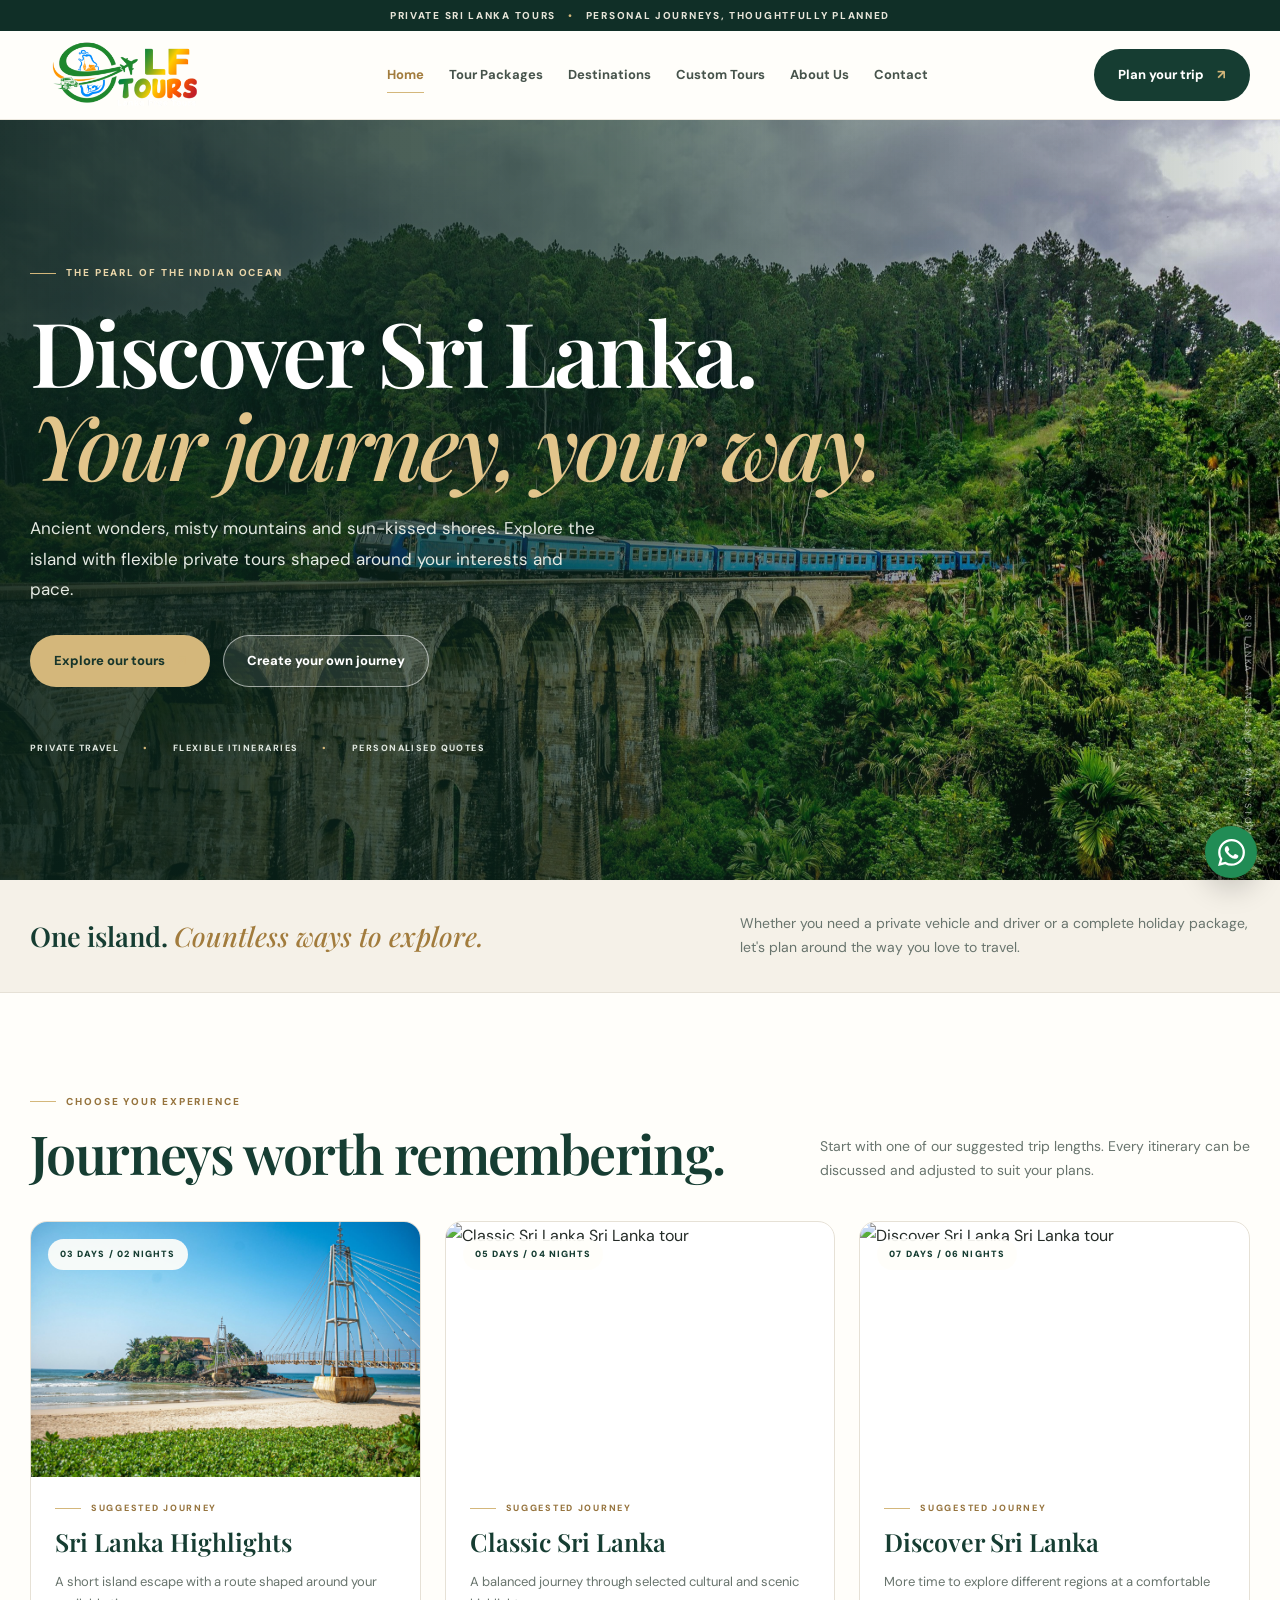
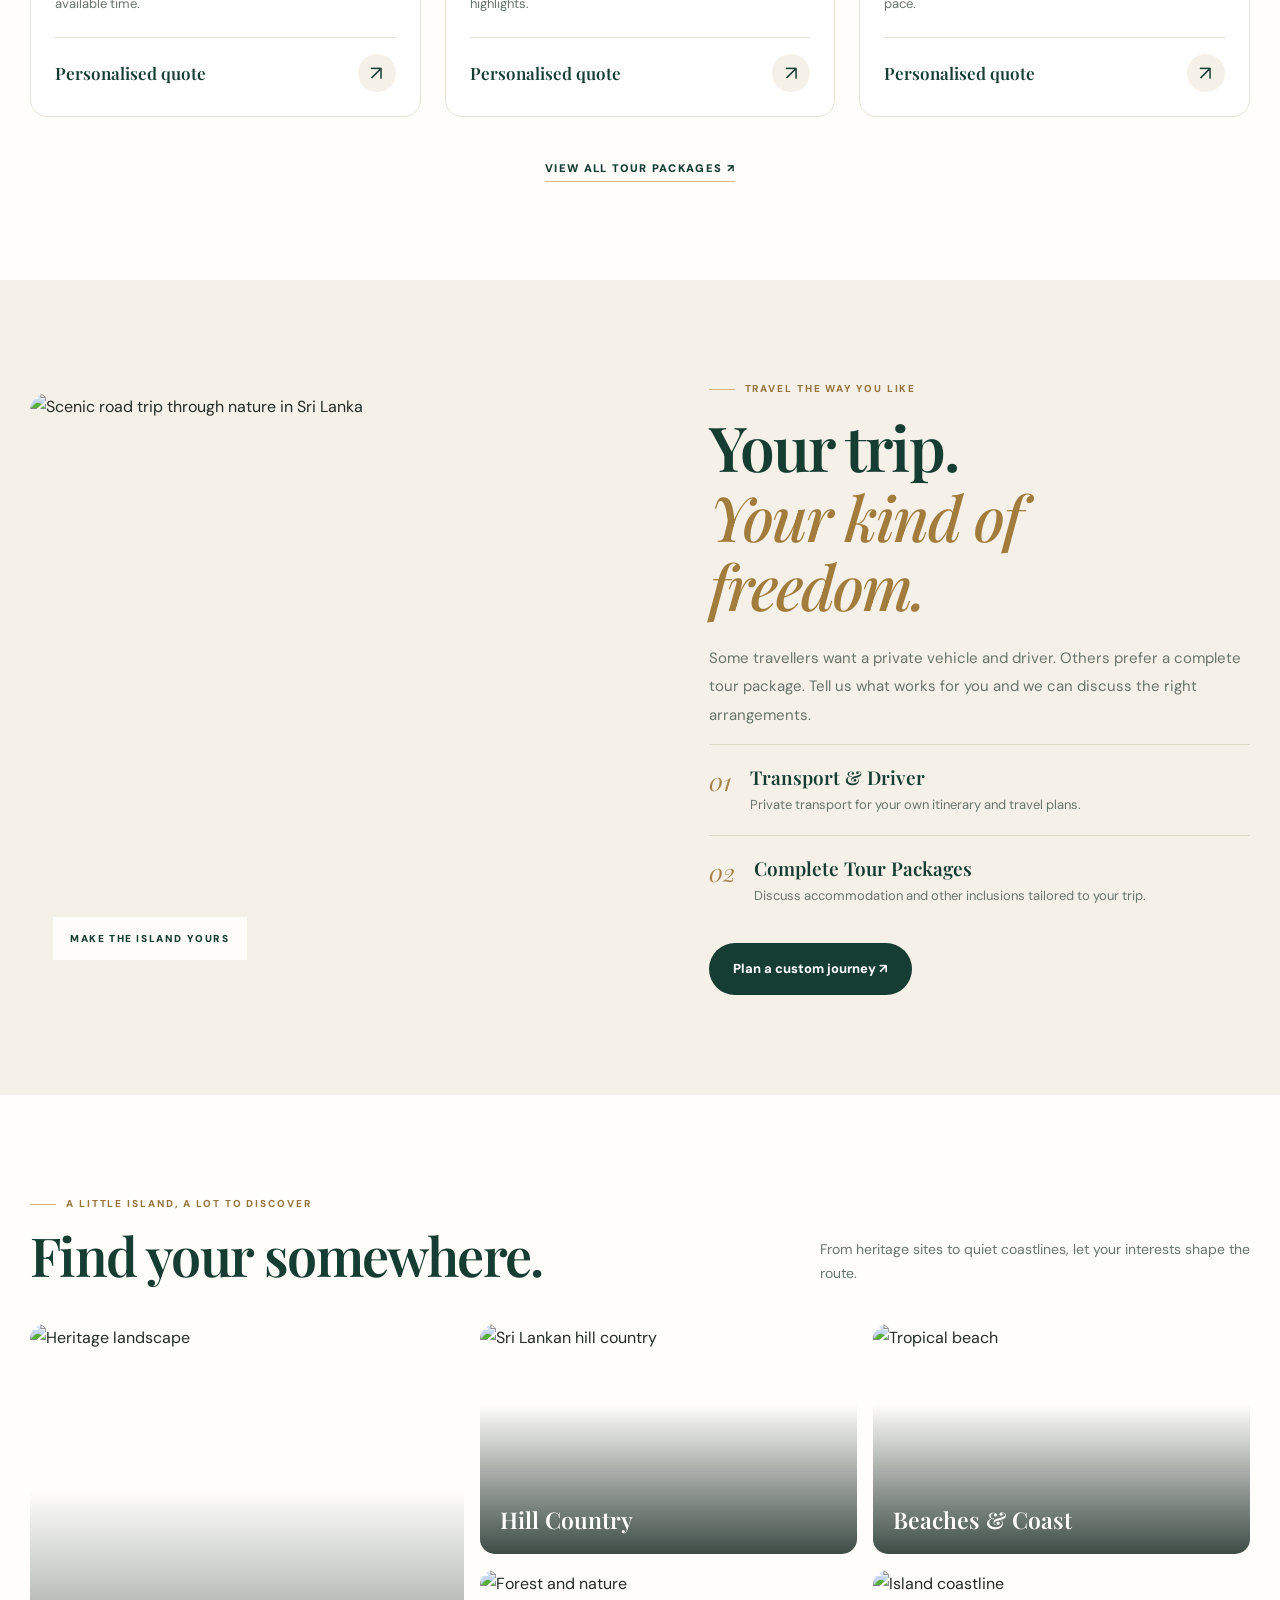
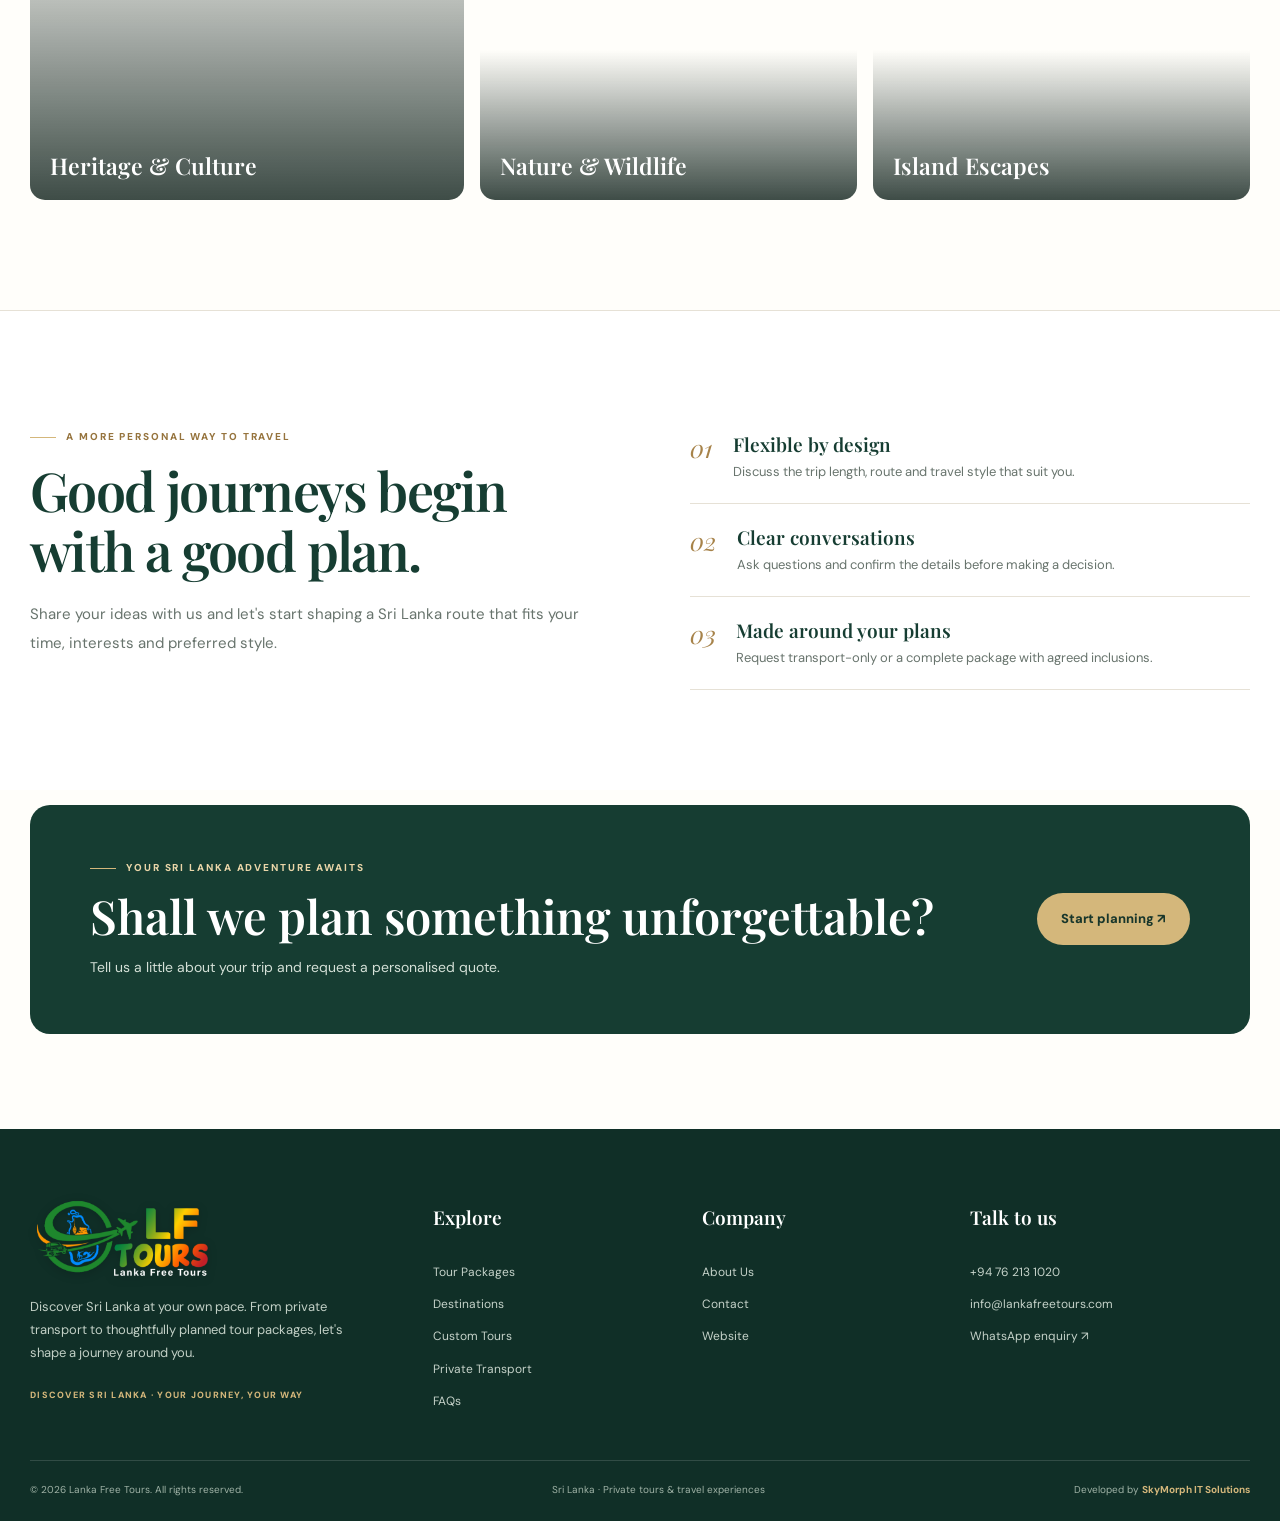
==== index.html @ f6639b25 "LFT" ====
<!doctype html>
<html lang="en">
  <head>
    <meta charset="utf-8" />
    <meta name="viewport" content="width=device-width,initial-scale=1" />
    <title>Sri Lanka Private Tours & Custom Holidays | Lanka Free Tours</title>
    <meta
      name="description"
      content="Discover Sri Lanka with flexible private tours, transport and driver arrangements, and personalised holiday packages."
    />
    <meta name="theme-color" content="#163d32" />
    <link rel="canonical" href="https://lankafreetours.com/" />
    <link rel="preconnect" href="https://images.unsplash.com" />
    <link rel="stylesheet" href="assets/css/style.css" />
    <link rel="stylesheet" href="assets/css/motion.css" />
  <meta property="og:locale" content="en_US" /><meta property="og:type" content="website" /><meta property="og:site_name" content="Lanka Free Tours" /><meta property="og:title" content="Sri Lanka Private Tours &amp; Custom Holidays | Lanka Free Tours" /><meta property="og:description" content="Discover Sri Lanka with flexible private tours, transport and driver arrangements, and personalised holiday packages." /><meta property="og:url" content="https://lankafreetours.com/" /><meta property="og:image" content="https://lankafreetours.com/assets/img/hero-optimized.jpg" /><meta property="og:image:alt" content="Scenic Sri Lankan railway and green hillside" /><meta name="twitter:card" content="summary_large_image" /><meta name="twitter:title" content="Sri Lanka Private Tours &amp; Custom Holidays | Lanka Free Tours" /><meta name="twitter:description" content="Discover Sri Lanka with flexible private tours, transport and driver arrangements, and personalised holiday packages." /><meta name="twitter:image" content="https://lankafreetours.com/assets/img/hero-optimized.jpg" /><script type="application/ld+json">{"@context":"https://schema.org","@type":"TravelAgency","name":"Lanka Free Tours","url":"https://lankafreetours.com/","telephone":"+94 76 213 1020","email":"info@lankafreetours.com","areaServed":{"@type":"Country","name":"Sri Lanka"},"description":"Private tours, transport and driver arrangements, and personalised travel planning in Sri Lanka."}</script><link rel="icon" href="assets/img/favicon.ico" sizes="any"><link rel="icon" type="image/png" sizes="32x32" href="assets/img/favicon-32.png"><link rel="icon" type="image/png" sizes="48x48" href="assets/img/favicon-48.png"><link rel="icon" type="image/png" sizes="16x16" href="assets/img/favicon-16.png"><link rel="apple-touch-icon" sizes="180x180" href="assets/img/apple-touch-icon.png"></head>
  <body>
    <div class="topline">
      PRIVATE SRI LANKA TOURS <b>•</b> PERSONAL JOURNEYS, THOUGHTFULLY PLANNED
    </div>
    <header class="header">
      <div class="wrap nav">
        <a class="logo" href="index.html"
          ><img src="assets/img/logo.png" alt="Lanka Free Tours" /></a
        ><button class="menu" aria-label="Toggle menu" aria-expanded="false">
          ☰
        </button>
        <nav class="links">
          <a class="active" href="index.html">Home</a
          ><a class="" href="tour-packages.html">Tour Packages</a
          ><a class="" href="destinations.html">Destinations</a
          ><a class="" href="custom-tours.html">Custom Tours</a
          ><a class="" href="about.html">About Us</a
          ><a class="" href="contact.html">Contact</a>
        </nav>
        <a
          class="navbutton"
          data-wa
          data-msg="Hello Lanka Free Tours! I'd like to plan a trip to Sri Lanka."
          >Plan your trip <span>↗</span></a
        >
      </div>
    </header>
    <main>
      <section class="hero">
        <img
          class="hero-bg"
          src="assets/img/hero-optimized.jpg"
          alt="Sri Lankan tropical landscape"
        />
        <div class="hero-overlay"></div>
        <div class="wrap hero-content">
          <div class="eyebrow light">THE PEARL OF THE INDIAN OCEAN</div>
          <h1>Discover Sri Lanka.<br /><i>Your journey, your way.</i></h1>
          <p>
            Ancient wonders, misty mountains and sun-kissed shores. Explore the
            island with flexible private tours shaped around your interests and
            pace.
          </p>
          <div class="actions">
            <a class="btn gold" href="tour-packages.html"
              >Explore our tours <b>↗</b></a
            ><a class="btn ghost" href="custom-tours.html"
              >Create your own journey</a
            >
          </div>
          <div class="hero-tags">
            <span>PRIVATE TRAVEL</span><span>FLEXIBLE ITINERARIES</span
            ><span>PERSONALISED QUOTES</span>
          </div>
        </div>
        <div class="hero-caption">SRI LANKA · AN ISLAND OF MANY STORIES</div>
      </section>
      <section class="intro">
        <div class="wrap intro-inner">
          <h2>One island. <em>Countless ways to explore.</em></h2>
          <p>
            Whether you need a private vehicle and driver or a complete holiday
            package, let's plan around the way you love to travel.
          </p>
        </div>
      </section>
      <section class="section">
        <div class="wrap">
          <div class="section-head">
            <div>
              <div class="eyebrow">CHOOSE YOUR EXPERIENCE</div>
              <h2>Journeys worth remembering.</h2>
            </div>
            <p>
              Start with one of our suggested trip lengths. Every itinerary can
              be discussed and adjusted to suit your plans.
            </p>
          </div>
          <div class="tour-grid">
            <article class="tour-card">
              <a class="tour-image" href="tour-3-day.html"
                ><img
                  src="assets/img/matara-optimized.jpg"
                  alt="Sri Lanka Highlights Sri Lanka tour"
                  loading="lazy"
                /><span>03 DAYS / 02 NIGHTS</span></a
              >
              <div class="tour-info">
                <div class="eyebrow">SUGGESTED JOURNEY</div>
                <h3>Sri Lanka Highlights</h3>
                <p>
                  A short island escape with a route shaped around your
                  available time.
                </p>
                <div class="tour-foot">
                  <strong>Personalised quote</strong
                  ><a
                    href="tour-3-day.html"
                    aria-label="Explore Sri Lanka Highlights"
                    >↗</a
                  >
                </div>
              </div>
            </article>
            <article class="tour-card">
              <a class="tour-image" href="tour-5-day.html"
                ><img
                  src="https://images.unsplash.com/photo-1470770841072-f978cf4d019e?auto=format&fit=crop&w=900&q=88"
                  alt="Classic Sri Lanka Sri Lanka tour"
                  loading="lazy"
                /><span>05 DAYS / 04 NIGHTS</span></a
              >
              <div class="tour-info">
                <div class="eyebrow">SUGGESTED JOURNEY</div>
                <h3>Classic Sri Lanka</h3>
                <p>
                  A balanced journey through selected cultural and scenic
                  highlights.
                </p>
                <div class="tour-foot">
                  <strong>Personalised quote</strong
                  ><a
                    href="tour-5-day.html"
                    aria-label="Explore Classic Sri Lanka"
                    >↗</a
                  >
                </div>
              </div>
            </article>
            <article class="tour-card">
              <a class="tour-image" href="tour-7-day.html"
                ><img
                  src="https://images.unsplash.com/photo-1501785888041-af3ef285b470?auto=format&fit=crop&w=900&q=88"
                  alt="Discover Sri Lanka Sri Lanka tour"
                  loading="lazy"
                /><span>07 DAYS / 06 NIGHTS</span></a
              >
              <div class="tour-info">
                <div class="eyebrow">SUGGESTED JOURNEY</div>
                <h3>Discover Sri Lanka</h3>
                <p>
                  More time to explore different regions at a comfortable pace.
                </p>
                <div class="tour-foot">
                  <strong>Personalised quote</strong
                  ><a
                    href="tour-7-day.html"
                    aria-label="Explore Discover Sri Lanka"
                    >↗</a
                  >
                </div>
              </div>
            </article>
          </div>
          <div class="center more">
            <a class="underlink" href="tour-packages.html"
              >VIEW ALL TOUR PACKAGES ↗</a
            >
          </div>
        </div>
      </section>
      <section class="feature">
        <div class="wrap feature-grid">
          <div class="feature-photo">
            <img
              src="https://images.unsplash.com/photo-1500534623283-312aade485b7?auto=format&fit=crop&w=1200&q=88"
              alt="Scenic road trip through nature in Sri Lanka"
              loading="lazy"
            />
            <div class="photo-stamp">MAKE THE ISLAND YOURS</div>
          </div>
          <div class="feature-copy">
            <div class="eyebrow">TRAVEL THE WAY YOU LIKE</div>
            <h2>Your trip.<br /><i>Your kind of freedom.</i></h2>
            <p>
              Some travellers want a private vehicle and driver. Others prefer a
              complete tour package. Tell us what works for you and we can
              discuss the right arrangements.
            </p>
            <div class="service">
              <span>01</span>
              <div>
                <h3><a href="transport.html">Transport & Driver</a></h3>
                <p>
                  Private transport for your own itinerary and travel plans.
                </p>
              </div>
            </div>
            <div class="service">
              <span>02</span>
              <div>
                <h3>Complete Tour Packages</h3>
                <p>
                  Discuss accommodation and other inclusions tailored to your
                  trip.
                </p>
              </div>
            </div>
            <a class="btn dark" href="custom-tours.html"
              >Plan a custom journey ↗</a
            >
          </div>
        </div>
      </section>
      <section class="section destinations">
        <div class="wrap">
          <div class="section-head">
            <div>
              <div class="eyebrow">A LITTLE ISLAND, A LOT TO DISCOVER</div>
              <h2>Find your somewhere.</h2>
            </div>
            <p>
              From heritage sites to quiet coastlines, let your interests shape
              the route.
            </p>
          </div>
          <div class="dest-grid">
            <a class="dest dest-large" href="destinations.html"
              ><img
                src="https://images.unsplash.com/photo-1588258524675-c0c8c6b4b0f?auto=format&fit=crop&w=1000&q=88"
                alt="Heritage landscape"
                loading="lazy"
              /><b>Heritage & Culture</b></a
            ><a class="dest" href="destinations.html"
              ><img
                src="https://images.unsplash.com/photo-1470770841072-f978cf4d019e?auto=format&fit=crop&w=800&q=88"
                alt="Sri Lankan hill country"
                loading="lazy"
              /><b>Hill Country</b></a
            ><a class="dest" href="destinations.html"
              ><img
                src="https://images.unsplash.com/photo-1519046904884-53103b34b206?auto=format&fit=crop&w=800&q=88"
                alt="Tropical beach"
                loading="lazy"
              /><b>Beaches & Coast</b></a
            ><a class="dest" href="destinations.html"
              ><img
                src="https://images.unsplash.com/photo-1448375240586-882707db888b?auto=format&fit=crop&w=800&q=88"
                alt="Forest and nature"
                loading="lazy"
              /><b>Nature & Wildlife</b></a
            ><a class="dest" href="destinations.html"
              ><img
                src="https://images.unsplash.com/photo-1510414842594-a61c69b5ae57?auto=format&fit=crop&w=800&q=88"
                alt="Island coastline"
                loading="lazy"
              /><b>Island Escapes</b></a
            >
          </div>
        </div>
      </section>
      <section class="section why">
        <div class="wrap why-grid">
          <div>
            <div class="eyebrow">A MORE PERSONAL WAY TO TRAVEL</div>
            <h2>Good journeys begin with a good plan.</h2>
            <p>
              Share your ideas with us and let's start shaping a Sri Lanka route
              that fits your time, interests and preferred style.
            </p>
          </div>
          <div class="why-list">
            <div>
              <span>01</span>
              <section>
                <h3>Flexible by design</h3>
                <p>
                  Discuss the trip length, route and travel style that suit you.
                </p>
              </section>
            </div>
            <div>
              <span>02</span>
              <section>
                <h3>Clear conversations</h3>
                <p>
                  Ask questions and confirm the details before making a
                  decision.
                </p>
              </section>
            </div>
            <div>
              <span>03</span>
              <section>
                <h3>Made around your plans</h3>
                <p>
                  Request transport-only or a complete package with agreed
                  inclusions.
                </p>
              </section>
            </div>
          </div>
        </div>
      </section>
      <section class="cta-wrap">
        <div class="wrap cta">
          <div>
            <div class="eyebrow light">YOUR SRI LANKA ADVENTURE AWAITS</div>
            <h2>Shall we plan something unforgettable?</h2>
            <p>
              Tell us a little about your trip and request a personalised quote.
            </p>
          </div>
          <a class="btn gold" href="custom-tours.html">Start planning ↗</a>
        </div>
      </section>
    </main>
    <footer class="footer">
      <div class="wrap">
        <div class="footer-main">
          <div class="footer-brand">
            <img src="assets/img/logo.png" alt="Lanka Free Tours" />
            <p>
              Discover Sri Lanka at your own pace. From private transport to
              thoughtfully planned tour packages, let's shape a journey around
              you.
            </p>
            <div class="social-note">
              DISCOVER SRI LANKA · YOUR JOURNEY, YOUR WAY
            </div>
          </div>
          <div>
            <h4>Explore</h4>
            <a href="tour-packages.html">Tour Packages</a
            ><a href="destinations.html">Destinations</a
            ><a href="custom-tours.html">Custom Tours</a
            ><a href="transport.html">Private Transport</a><a href="faq.html">FAQs</a>
          </div>
          <div>
            <h4>Company</h4>
            <a href="about.html">About Us</a><a href="contact.html">Contact</a
            ><a href="https://lankafreetours.com">Website</a>
          </div>
          <div>
            <h4>Talk to us</h4>
            <a href="https://wa.me/94762131020" target="_blank"
              >+94 76 213 1020</a
            ><a href="mailto:info@lankafreetours.com">info@lankafreetours.com</a
            ><a
              data-wa
              data-msg="Hello Lanka Free Tours! I'd like to enquire about a trip."
              >WhatsApp enquiry ↗</a
            >
          </div>
        </div>
        <div class="footer-bottom">
          <span>© 2026 Lanka Free Tours. All rights reserved.</span
          ><span>Sri Lanka · Private tours & travel experiences</span>
        <span class="developer-credit">Developed by <a href="https://skymorphsolutions.com" target="_blank" rel="noopener noreferrer">SkyMorph IT Solutions</a></span></div>
      </div>
    </footer>
    <a
      class="floatwa"
      data-wa
      data-msg="Hello Lanka Free Tours! I'd like to plan a trip."
      aria-label="Contact us on WhatsApp"
      ><svg class="whatsapp-icon" viewBox="0 0 24 24" aria-hidden="true" focusable="false"><path fill="currentColor" d="M17.472 14.382c-.297-.149-1.758-.867-2.03-.967-.273-.099-.471-.148-.67.15-.197.297-.767.966-.94 1.164-.173.198-.347.223-.644.075-.297-.15-1.255-.463-2.39-1.475-.883-.788-1.48-1.761-1.653-2.059-.173-.297-.018-.458.13-.606.134-.133.297-.347.446-.52.149-.174.198-.298.298-.497.099-.198.05-.371-.025-.52-.075-.149-.669-1.612-.916-2.207-.242-.579-.487-.5-.669-.51l-.57-.01c-.198 0-.52.074-.792.372s-1.04 1.016-1.04 2.479 1.065 2.876 1.213 3.074c.149.198 2.095 3.2 5.076 4.487.709.306 1.262.489 1.693.626.711.226 1.358.194 1.87.118.571-.085 1.758-.719 2.006-1.413.248-.694.248-1.289.173-1.413-.074-.124-.272-.198-.57-.347m-5.421 7.403h-.004a9.87 9.87 0 0 1-5.031-1.378l-.361-.214-3.741.982.998-3.648-.235-.374a9.86 9.86 0 0 1-1.51-5.26c.002-5.45 4.436-9.884 9.888-9.884 2.64 0 5.122 1.03 6.988 2.898a9.825 9.825 0 0 1 2.892 6.993c-.003 5.45-4.437 9.885-9.884 9.885m8.413-18.297A11.815 11.815 0 0 0 12.05 0C5.495 0 .16 5.335.157 11.892c0 2.096.547 4.142 1.588 5.946L.057 24l6.305-1.654a11.882 11.882 0 0 0 5.684 1.448h.005c6.554 0 11.89-5.335 11.893-11.893a11.821 11.821 0 0 0-3.48-8.413Z"/></svg></a>
    <script src="assets/js/main.js"></script>
  </body>
</html>
---- assets/css/style.css ----
@import url('https://fonts.googleapis.com/css2?family=DM+Sans:wght@400;500;600;700;800&family=Playfair+Display:ital,wght@0,500;0,600;0,700;1,500;1,600&display=swap');
:root{--forest:#163d32;--forest2:#245748;--cream:#f5f1e8;--paper:#fffefa;--gold:#d4b77b;--ink:#242b27;--muted:#68746d;--line:#e6e1d6;--max:1220px;--shadow:0 18px 50px rgba(18,48,38,.12)}*{box-sizing:border-box}html{scroll-behavior:smooth}body{margin:0;background:var(--paper);color:var(--ink);font:16px/1.7 'DM Sans',sans-serif}a{color:inherit;text-decoration:none}img{display:block;max-width:100%}.wrap{width:min(var(--max),calc(100% - 48px));margin:auto}.topline{height:31px;display:flex;align-items:center;justify-content:center;gap:12px;background:#102f27;color:#e7e5d9;font-size:10px;font-weight:800;letter-spacing:.17em}.topline b{color:var(--gold)}.header{position:sticky;top:0;z-index:30;background:rgba(255,254,250,.94);backdrop-filter:blur(18px);border-bottom:1px solid rgba(230,225,214,.8)}.nav{height:88px;display:flex;align-items:center;justify-content:space-between;gap:25px}.logo img{width:190px;height:70px;object-fit:contain}.links{display:flex;gap:25px;align-items:center;font-size:13px;font-weight:700;color:#46534b}.links a{transition:.2s}.links a:hover,.links .active{color:#a27c3d}.navbutton,.btn{display:inline-flex;align-items:center;justify-content:center;gap:13px;border-radius:999px;padding:14px 23px;background:var(--forest);color:white;font-size:13px;font-weight:800;transition:.25s;border:1px solid transparent}.navbutton:hover,.btn:hover{transform:translateY(-3px);box-shadow:var(--shadow);background:var(--forest2)}.navbutton span,.btn b{color:var(--gold)}.menu{display:none;border:1px solid var(--line);background:white;border-radius:10px;padding:9px 12px;font-size:20px}.hero{height:min(760px,calc(100vh - 119px));min-height:620px;position:relative;display:flex;align-items:center;background:#1a3d32;overflow:hidden}.hero-bg,.detail-hero>img{position:absolute;inset:0;width:100%;height:100%;object-fit:cover}.hero-overlay{position:absolute;inset:0;background:linear-gradient(90deg,rgba(9,34,26,.88) 0%,rgba(12,43,32,.66) 48%,rgba(14,40,30,.08) 100%)}.hero-content{position:relative;color:white;padding-top:20px}.eyebrow{font-size:10px;font-weight:800;letter-spacing:.19em;color:#96743e}.eyebrow:before{content:'';display:inline-block;width:26px;height:1px;background:var(--gold);vertical-align:middle;margin-right:10px}.eyebrow.light{color:#ead6a9}.hero h1,.detail-title h1{font:600 clamp(54px,7vw,94px)/1.04 'Playfair Display',serif;letter-spacing:-.04em;color:white;margin:23px 0}.hero h1 i,.pagehero h1 i,.feature h2 i,.detail-title h1 i{color:#e2c58b;font-weight:500}.hero-content>p{max-width:570px;color:#e4e9e2;font-size:17px;line-height:1.8;margin:0 0 30px}.actions{display:flex;gap:13px;flex-wrap:wrap}.btn.gold{background:var(--gold);color:#18362b}.btn.gold:hover{background:#e1c991}.btn.ghost{background:rgba(255,255,255,.1);border-color:rgba(255,255,255,.55);backdrop-filter:blur(8px)}.btn.ghost:hover{background:white;color:var(--forest)}.btn.dark{background:var(--forest)}.hero-tags{display:flex;gap:24px;flex-wrap:wrap;margin-top:54px;font-size:9px;letter-spacing:.16em;font-weight:800;color:#e1e8e1}.hero-tags span+span:before{content:'•';color:var(--gold);margin-right:24px}.hero-caption{position:absolute;right:25px;bottom:30px;writing-mode:vertical-rl;color:#fff9;font-size:9px;letter-spacing:.2em}.intro{background:var(--cream);border-bottom:1px solid var(--line)}.intro-inner{padding:32px 0;display:flex;align-items:center;justify-content:space-between;gap:35px}.intro h2{font:600 27px 'Playfair Display',serif;color:var(--forest);margin:0}.intro h2 em{color:#a27c3d;font-weight:500}.intro p{max-width:510px;color:var(--muted);margin:0;font-size:14px}.section{padding:100px 0}.section-head{display:flex;justify-content:space-between;align-items:end;gap:35px;margin-bottom:38px}.section-head h2,.feature h2,.why h2,.inquiry-layout h2,.about-grid h2{font:600 clamp(37px,4.2vw,55px)/1.12 'Playfair Display',serif;letter-spacing:-.03em;color:var(--forest);margin:13px 0 0}.section-head>p{max-width:430px;color:var(--muted);font-size:14px;margin:0}.tour-grid{display:grid;grid-template-columns:repeat(3,1fr);gap:24px}.tour-grid.four{grid-template-columns:repeat(2,1fr)}.tour-card{border:1px solid var(--line);border-radius:17px;overflow:hidden;background:white;transition:.3s}.tour-card:hover{transform:translateY(-7px);box-shadow:var(--shadow)}.tour-image{height:255px;display:block;position:relative;overflow:hidden}.tour-image img{width:100%;height:100%;object-fit:cover;transition:transform .6s}.tour-card:hover .tour-image img{transform:scale(1.06)}.tour-image>span{position:absolute;left:17px;top:17px;padding:8px 12px;border-radius:30px;background:#fffefaeb;color:var(--forest);font-size:9px;font-weight:900;letter-spacing:.12em}.tour-info{padding:24px}.tour-info .eyebrow{font-size:9px}.tour-info h3,.place h3{font:600 25px 'Playfair Display',serif;color:var(--forest);margin:9px 0}.tour-info p,.place p{font-size:13px;color:var(--muted);min-height:48px}.tour-foot{border-top:1px solid var(--line);padding-top:16px;margin-top:18px;display:flex;align-items:center;justify-content:space-between}.tour-foot strong{font:600 17px 'Playfair Display',serif;color:var(--forest)}.tour-foot a{width:38px;height:38px;display:grid;place-items:center;border-radius:50%;background:var(--cream);color:var(--forest);font-size:20px}.tour-foot a:hover{background:var(--forest);color:white}.center{text-align:center}.more{margin-top:36px}.underlink,.textlink{font-size:11px;font-weight:900;letter-spacing:.12em;color:var(--forest);border-bottom:1px solid var(--gold);padding-bottom:6px}.feature{background:var(--cream);padding:100px 0}.feature-grid{display:grid;grid-template-columns:1.05fr .95fr;gap:80px;align-items:center}.feature-photo{height:590px;position:relative;border-radius:18px;overflow:hidden}.feature-photo img{width:100%;height:100%;object-fit:cover}.photo-stamp{position:absolute;bottom:23px;left:23px;background:#fffefaed;padding:13px 17px;color:var(--forest);font-size:10px;font-weight:900;letter-spacing:.16em}.feature h2{font-size:clamp(42px,5vw,62px);margin:15px 0 23px}.feature h2 i{color:#a27c3d}.feature-copy>p,.why-grid>div>p,.prose{color:var(--muted);font-size:15px;line-height:1.9}.service{display:flex;gap:18px;padding:19px 0;border-top:1px solid #ded8ca}.service>span,.why-list>div>span{font:italic 25px 'Playfair Display',serif;color:#a7834a}.service h3,.why-list h3{font:600 19px 'Playfair Display',serif;color:var(--forest);margin:0 0 4px}.service p,.why-list p{font-size:13px;color:var(--muted);margin:0}.feature .btn{margin-top:17px}.destinations{padding-bottom:110px}.dest-grid{display:grid;grid-template-columns:1.15fr 1fr 1fr;grid-template-rows:230px 230px;gap:16px}.dest{position:relative;overflow:hidden;border-radius:15px}.dest img{width:100%;height:100%;object-fit:cover;transition:transform .5s}.dest:hover img{transform:scale(1.06)}.dest:after{content:'';position:absolute;inset:35% 0 0;background:linear-gradient(transparent,rgba(8,26,20,.78))}.dest b{position:absolute;bottom:19px;left:20px;z-index:1;color:white;font:600 23px 'Playfair Display',serif}.dest-large{grid-row:span 2}.why{background:#fff;border-top:1px solid var(--line)}.why-grid{display:grid;grid-template-columns:1fr 1fr;gap:100px;align-items:center}.why h2{margin:15px 0 20px}.why-list>div{display:flex;gap:20px;padding:20px 0;border-bottom:1px solid var(--line)}.cta-wrap{padding:15px 0 95px}.cta{background:var(--forest);border-radius:20px;padding:54px 60px;display:flex;align-items:center;justify-content:space-between;gap:30px;color:white}.cta h2{font:600 clamp(30px,4vw,47px)/1.15 'Playfair Display',serif;color:white;margin:13px 0}.cta p{margin:0;color:#d4e0d7;font-size:14px}.pagehero{background:var(--cream);padding:90px 0 84px}.pagehero h1{font:600 clamp(49px,6vw,78px)/1.06 'Playfair Display',serif;color:var(--forest);margin:20px 0}.pagehero h1 i{color:#a7834a}.pagehero p{max-width:670px;color:var(--muted);font-size:16px}.notice{margin-top:30px;background:#f3eee2;border-left:3px solid var(--gold);padding:17px 20px;border-radius:5px;color:#5f665e;font-size:13px}.notice a{font-weight:800;color:var(--forest)}.detail-hero{height:570px;position:relative;display:flex;align-items:end;overflow:hidden;background:var(--forest)}.detail-shade{position:absolute;inset:0;background:linear-gradient(90deg,#102f27d9,transparent 95%),linear-gradient(0deg,#102f27aa,transparent 75%)}.detail-title{position:relative;color:white;padding-bottom:65px}.detail-title h1{font-size:clamp(48px,6vw,76px)}.detail-title p{max-width:620px;color:#e5eae4}.detail-layout{display:grid;grid-template-columns:1.5fr .8fr;gap:70px;align-items:start}.detail-layout h2{font:600 40px 'Playfair Display',serif;color:var(--forest)}.detail-layout h3{font:600 24px 'Playfair Display',serif;color:var(--forest)}.ticks{padding-left:20px;color:var(--muted);line-height:2.2}.ticks li::marker{color:#a7834a}.quote-card,.form-card{background:var(--cream);padding:30px;border-radius:16px;border:1px solid var(--line)}.quote-card h3,.form-card h3{font:600 27px 'Playfair Display',serif;color:var(--forest)}.quote-card p{color:var(--muted);font-size:14px}.full{width:100%}.quote-card .textlink{display:block;text-align:center;margin-top:22px}.place-grid{display:grid;grid-template-columns:repeat(2,1fr);gap:25px}.place{border:1px solid var(--line);border-radius:15px;overflow:hidden}.place img{width:100%;height:280px;object-fit:cover}.place>div{padding:20px 24px}.place p{min-height:0}.inquiry-layout{display:grid;grid-template-columns:.85fr 1.15fr;gap:75px;align-items:start}.contact-line{padding:17px 0;border-bottom:1px solid var(--line);display:flex;flex-direction:column;gap:3px}.contact-line b{font-size:10px;text-transform:uppercase;letter-spacing:.12em;color:#9a7a46}.contact-line a{font-weight:700;color:var(--forest)}.formgrid{display:grid;grid-template-columns:1fr 1fr;gap:16px}.formgrid>div{display:grid;gap:7px}.formgrid .wide{grid-column:1/-1}label{font-size:11px;font-weight:800;color:#435148}input,select,textarea{width:100%;padding:13px 14px;border:1px solid #dedbd1;border-radius:8px;background:#fffefa;font:14px 'DM Sans',sans-serif;color:var(--ink)}textarea{min-height:120px;resize:vertical}.micro{font-size:11px;color:var(--muted);margin:0}.about-grid{display:grid;grid-template-columns:1fr 1fr;gap:70px;align-items:center}.about-grid>img{width:100%;height:500px;object-fit:cover;border-radius:16px}.faq-wrap{max-width:850px}.faq{padding:22px 0;border-bottom:1px solid var(--line)}.faq summary{font:600 21px 'Playfair Display',serif;color:var(--forest);cursor:pointer}.faq p{color:var(--muted);font-size:14px}.footer{background:#102f27;color:#e6eee7;padding:68px 0 23px}.footer-main{display:grid;grid-template-columns:1.6fr 1fr 1fr 1.25fr;gap:45px}.footer-brand img{width:185px;height:85px;object-fit:contain;object-position:left center;filter:drop-shadow(0 2px 5px #0003)}.footer-brand p{max-width:330px;color:#c2d0c6;font-size:13px;line-height:1.8}.social-note{font-size:9px;letter-spacing:.14em;color:var(--gold);font-weight:800;margin-top:23px}.footer h4{font:600 19px 'Playfair Display',serif;color:#fff;margin:7px 0 20px}.footer-main>div:not(:first-child){display:flex;flex-direction:column;align-items:flex-start;gap:12px}.footer-main a{font-size:12px;color:#c5d2c9;transition:.2s}.footer-main a:hover{color:var(--gold)}.footer-bottom{border-top:1px solid #ffffff24;margin-top:48px;padding-top:20px;display:flex;justify-content:space-between;gap:15px;flex-wrap:wrap;color:#9fb2a6;font-size:10px}.floatwa{position:fixed;z-index:20;right:23px;bottom:22px;background:#218c55;color:white;border-radius:99px;padding:13px 19px;font-size:12px;font-weight:800;box-shadow:0 10px 30px #0003}.floatwa:hover{background:#176c40}.floatwa b{margin-left:8px;color:#d7f0dd}
@media(max-width:980px){.links{gap:13px;font-size:11px}.navbutton{padding:12px 15px}.feature-grid,.why-grid{gap:45px}.footer-main{grid-template-columns:1.4fr 1fr 1fr}.footer-main>div:last-child{grid-column:2}.tour-image{height:220px}}
@media(max-width:760px){.wrap{width:min(var(--max),calc(100% - 34px))}.topline{font-size:8px;letter-spacing:.1em}.nav{height:74px}.logo img{width:158px;height:60px}.menu{display:block}.links{display:none;position:absolute;top:74px;left:0;right:0;background:var(--paper);padding:22px 26px;flex-direction:column;align-items:flex-start;border-bottom:1px solid var(--line);font-size:14px}.links.open{display:flex}.navbutton{display:none}.hero{height:auto;min-height:680px}.hero-overlay{background:linear-gradient(90deg,#0b2b22db,#0b2b2282)}.hero-content{padding-top:75px;padding-bottom:65px}.hero h1{font-size:clamp(49px,12vw,72px)}.hero-content>p{font-size:15px}.hero-tags{gap:12px;margin-top:35px;font-size:8px}.hero-tags span+span:before{margin-right:12px}.hero-caption{display:none}.intro-inner,.section-head{display:block}.intro-inner{padding:27px 0}.intro p{margin-top:10px}.section{padding:68px 0}.section-head>p{margin-top:15px}.tour-grid,.tour-grid.four{grid-template-columns:1fr}.tour-image{height:245px}.feature{padding:68px 0}.feature-grid,.why-grid,.inquiry-layout,.about-grid,.detail-layout{grid-template-columns:1fr;gap:34px}.feature-photo{height:390px}.dest-grid{grid-template-columns:1fr 1fr;grid-template-rows:180px 180px 180px}.dest-large{grid-row:auto;grid-column:span 2}.dest b{font-size:18px;left:13px;bottom:13px}.cta{padding:34px 25px;display:block}.cta .btn{margin-top:25px}.pagehero{padding:65px 0}.pagehero h1{font-size:52px}.detail-hero{height:540px}.detail-title{padding-bottom:45px}.place-grid{grid-template-columns:1fr}.place img{height:235px}.form-card{padding:22px}.footer-main{grid-template-columns:1fr 1fr;gap:30px}.footer-brand{grid-column:1/-1}.footer-main>div:last-child{grid-column:auto}.footer-bottom{display:block}.footer-bottom span{display:block;margin:7px 0}.cta-wrap{padding-bottom:65px}}
@media(max-width:420px){.formgrid{grid-template-columns:1fr}.formgrid .wide{grid-column:auto}.hero-tags{display:grid;gap:8px}.dest-grid{gap:10px}.dest{border-radius:10px}.dest b{font-size:16px}.footer-main{gap:25px 18px}}
---- assets/css/motion.css ----
:root {
  --motion-fast: 180ms;
  --motion-base: 320ms;
  --motion-slow: 680ms;
  --motion-ease: cubic-bezier(0.22, 1, 0.36, 1);
}

html {
  scroll-padding-top: 92px;
}

.header {
  transition:
    background-color var(--motion-base) ease,
    box-shadow var(--motion-base) ease,
    border-color var(--motion-base) ease;
}

.header.is-scrolled {
  background: rgba(255, 254, 250, 0.98);
  box-shadow: 0 8px 26px rgba(18, 48, 38, 0.08);
  border-bottom-color: rgba(230, 225, 214, 0.95);
}

.links a {
  position: relative;
  transition: color var(--motion-fast) ease;
}

.links a::after {
  content: "";
  position: absolute;
  right: 0;
  bottom: -7px;
  left: 0;
  height: 1px;
  background: var(--gold);
  transform: scaleX(0);
  transform-origin: left center;
  transition: transform var(--motion-base) var(--motion-ease);
}

.links a:hover::after,
.links a.active::after {
  transform: scaleX(1);
}

.navbutton,
.btn,
.underlink,
.textlink,
.tour-foot a,
.floatwa,
.contact-line a,
.footer-main a {
  transition:
    color var(--motion-fast) ease,
    background-color var(--motion-fast) ease,
    border-color var(--motion-fast) ease,
    box-shadow var(--motion-base) ease,
    transform var(--motion-base) var(--motion-ease);
}

.navbutton:hover,
.btn:hover {
  transform: translateY(-2px);
}

.floatwa {
  transition:
    background-color var(--motion-fast) ease,
    box-shadow var(--motion-base) ease,
    transform var(--motion-base) var(--motion-ease);
}

.floatwa:hover {
  transform: translateY(-3px);
  box-shadow: 0 14px 32px rgba(0, 0, 0, 0.22);
}

.hero-bg,
.detail-hero > img {
  transform-origin: center;
}

.motion-ready .hero-bg,
.motion-ready .detail-hero > img {
  animation: cinematic-image-in 1.8s var(--motion-ease) both;
}

.motion-ready .hero-content > *,
.motion-ready .detail-title > *,
.motion-ready .pagehero .wrap > * {
  animation: hero-copy-in 720ms var(--motion-ease) both;
}

.motion-ready .hero-content > :nth-child(1),
.motion-ready .detail-title > :nth-child(1),
.motion-ready .pagehero .wrap > :nth-child(1) {
  animation-delay: 80ms;
}

.motion-ready .hero-content > :nth-child(2),
.motion-ready .detail-title > :nth-child(2),
.motion-ready .pagehero .wrap > :nth-child(2) {
  animation-delay: 180ms;
}

.motion-ready .hero-content > :nth-child(3),
.motion-ready .detail-title > :nth-child(3),
.motion-ready .pagehero .wrap > :nth-child(3) {
  animation-delay: 280ms;
}

.motion-ready .hero-content > :nth-child(4),
.motion-ready .detail-title > :nth-child(4) {
  animation-delay: 380ms;
}

.motion-ready .hero-content > :nth-child(5) {
  animation-delay: 460ms;
}

.motion-ready main {
  animation: page-enter 360ms ease-out both;
}

@keyframes cinematic-image-in {
  from {
    transform: translate3d(0, var(--parallax-offset, 0), 0) scale(1.075);
  }
  to {
    transform: translate3d(0, var(--parallax-offset, 0), 0) scale(1.02);
  }
}

@keyframes hero-copy-in {
  from {
    opacity: 0;
    transform: translate3d(0, 18px, 0);
  }
  to {
    opacity: 1;
    transform: translate3d(0, 0, 0);
  }
}

@keyframes page-enter {
  from {
    opacity: 0.86;
  }
  to {
    opacity: 1;
  }
}

.motion-ready [data-reveal] {
  opacity: 0;
  transform: translate3d(0, 22px, 0) scale(0.99);
  transition:
    opacity var(--motion-slow) var(--motion-ease),
    transform var(--motion-slow) var(--motion-ease);
  transition-delay: var(--reveal-delay, 0ms);
}

.motion-ready [data-reveal="left"] {
  transform: translate3d(-22px, 0, 0) scale(0.99);
}

.motion-ready [data-reveal="right"] {
  transform: translate3d(22px, 0, 0) scale(0.99);
}

.motion-ready [data-reveal="scale"] {
  transform: scale(0.96);
}

.motion-ready [data-reveal].is-visible {
  opacity: 1;
  transform: translate3d(0, 0, 0) scale(1);
}

.tour-card,
.place,
.dest {
  transition:
    transform var(--motion-base) var(--motion-ease),
    box-shadow var(--motion-base) var(--motion-ease),
    border-color var(--motion-base) ease;
}

.tour-card {
  border-color: var(--line);
}

.tour-image img,
.dest img,
.place img {
  transition: transform 720ms var(--motion-ease);
}

.tour-image::after,
.dest::before {
  content: "";
  position: absolute;
  inset: 0;
  pointer-events: none;
  opacity: 0;
  background: linear-gradient(180deg, transparent 48%, rgba(12, 39, 30, 0.18));
  transition: opacity var(--motion-base) ease;
}

.tour-image::after {
  z-index: 0;
}

.tour-image > span {
  z-index: 1;
}

.tour-foot a {
  transition:
    color var(--motion-fast) ease,
    background-color var(--motion-fast) ease,
    transform var(--motion-base) var(--motion-ease);
}

.faq {
  transition:
    background-color var(--motion-base) ease,
    border-color var(--motion-base) ease;
}

.faq summary {
  transition: color var(--motion-fast) ease;
}

.faq summary:hover,
.faq[open] summary {
  color: #a27c3d;
}

.faq p {
  animation: faq-answer-in 240ms ease-out both;
}

@keyframes faq-answer-in {
  from {
    opacity: 0;
    transform: translateY(-4px);
  }
  to {
    opacity: 1;
    transform: translateY(0);
  }
}

.form-card {
  transition:
    border-color var(--motion-base) ease,
    box-shadow var(--motion-base) ease;
}

.form-card:focus-within {
  border-color: rgba(212, 183, 123, 0.8);
  box-shadow: 0 12px 34px rgba(18, 48, 38, 0.08);
}

input,
select,
textarea {
  transition:
    border-color var(--motion-fast) ease,
    box-shadow var(--motion-fast) ease;
}

input:focus,
select:focus,
textarea:focus {
  outline: none;
  border-color: #a7834a;
  box-shadow: 0 0 0 3px rgba(212, 183, 123, 0.2);
}

:where(a, button, input, select, textarea, summary):focus-visible {
  outline: 2px solid #a7834a;
  outline-offset: 3px;
}

@media (hover: hover) and (pointer: fine) {
  .tour-card:hover,
  .place:hover {
    transform: translateY(-5px);
    border-color: rgba(212, 183, 123, 0.75);
    box-shadow: 0 18px 42px rgba(18, 48, 38, 0.12);
  }

  .tour-card:hover .tour-image img,
  .place:hover img,
  .dest:hover img {
    transform: scale(1.045);
  }

  .tour-image:hover::after,
  .dest:hover::before {
    opacity: 1;
  }

  .tour-foot a:hover {
    transform: translateX(3px);
  }
}

.menu {
  transition:
    color var(--motion-fast) ease,
    background-color var(--motion-fast) ease,
    border-color var(--motion-fast) ease,
    transform var(--motion-base) var(--motion-ease);
}

.menu[aria-expanded="true"] {
  color: var(--forest);
  border-color: var(--gold);
}

@media (max-width: 760px) {
  html {
    scroll-padding-top: 78px;
  }

  .header .links {
    display: flex;
    visibility: hidden;
    opacity: 0;
    pointer-events: none;
    transform: translateY(-8px);
    transition:
      opacity 220ms ease,
      transform 220ms var(--motion-ease),
      visibility 220ms;
  }

  .header .links.open {
    visibility: visible;
    opacity: 1;
    pointer-events: auto;
    transform: translateY(0);
  }

  .header .links a::after {
    bottom: -4px;
  }
}

@media (prefers-reduced-motion: reduce) {
  html {
    scroll-behavior: auto;
  }

  *,
  *::before,
  *::after {
    scroll-behavior: auto !important;
    animation-duration: 0.01ms !important;
    animation-iteration-count: 1 !important;
    transition-duration: 0.01ms !important;
    transition-delay: 0ms !important;
  }
}

.inquiry-grid fieldset {
  min-width: 0;
  margin: 0;
}

.choice-group {
  padding: 14px 0 0;
  border: 0;
  border-top: 1px solid var(--line);
}

.choice-group legend {
  padding: 0;
  color: #435148;
  font-size: 11px;
  font-weight: 800;
}

.choice-list {
  display: grid;
  grid-template-columns: repeat(2, minmax(0, 1fr));
  gap: 9px 16px;
}

.choice-list label {
  display: flex;
  align-items: flex-start;
  gap: 8px;
  font-size: 12px;
  font-weight: 500;
  line-height: 1.5;
}

.choice-list input {
  width: 16px;
  min-width: 16px;
  height: 16px;
  margin: 1px 0 0;
  padding: 0;
  accent-color: var(--forest);
}

.form-status {
  min-height: 1.5em;
  margin: 10px 0 0;
  color: var(--forest);
}

.textlink[data-wa-fallback][hidden] {
  display: none;
}

.privacy-note {
  margin-top: 10px;
  line-height: 1.6;
}

.message-preview {
  min-height: 180px;
  margin-top: 12px;
  font-size: 12px;
  line-height: 1.6;
  white-space: pre-wrap;
}

.message-preview[hidden] {
  display: none;
}

.transport-benefits {
  display: grid;
  grid-template-columns: repeat(3, minmax(0, 1fr));
  gap: 20px;
}

.transport-benefit {
  padding: 25px;
  border: 1px solid var(--line);
  border-radius: 15px;
  background: #fff;
}

.transport-benefit > span {
  color: #a7834a;
  font: italic 25px 'Playfair Display', serif;
}

.transport-benefit h3,
.package-facts h3 {
  margin: 8px 0;
  color: var(--forest);
  font: 600 22px 'Playfair Display', serif;
}

.transport-benefit p,
.package-facts p,
.package-facts dd {
  color: var(--muted);
  font-size: 13px;
}

.transport-feature .feature-grid {
  gap: 55px;
}

.transport-trust .why-grid {
  gap: 70px;
}

.testimonial-placeholder {
  max-width: 850px;
  padding: 32px;
  border: 1px solid var(--line);
  border-radius: 16px;
  background: var(--cream);
}

.testimonial-placeholder h2,
.transport-faq h2 {
  margin: 12px 0;
  color: var(--forest);
  font: 600 clamp(32px, 4vw, 46px)/1.15 'Playfair Display', serif;
}

.testimonial-placeholder p {
  max-width: 680px;
  margin: 0;
  color: var(--muted);
  font-size: 14px;
}

.experience-links {
  display: flex;
  align-items: center;
  gap: 22px;
  flex-wrap: wrap;
}

.package-facts {
  margin-top: 36px;
  padding-top: 25px;
  border-top: 1px solid var(--line);
}

.package-facts dl {
  display: grid;
  grid-template-columns: minmax(120px, 0.4fr) 1fr;
  gap: 9px 18px;
  margin: 18px 0 28px;
}

.package-facts dt {
  color: var(--forest);
  font-size: 13px;
  font-weight: 800;
}

.package-facts dd {
  margin: 0;
}

.package-facts ol {
  padding-left: 22px;
  color: var(--muted);
  font-size: 13px;
}

.package-facts li {
  padding: 4px 0;
}

.package-facts .btn {
  margin-top: 12px;
}

@media (max-width: 980px) {
  .transport-benefits {
    gap: 14px;
  }

  .transport-benefit {
    padding: 20px;
  }
}

@media (max-width: 760px) {
  .choice-list,
  .transport-benefits {
    grid-template-columns: 1fr;
  }

  .transport-feature .feature-grid,
  .transport-trust .why-grid {
    gap: 30px;
  }

  .testimonial-placeholder {
    padding: 24px;
  }

  .package-facts dl {
    grid-template-columns: 1fr;
    gap: 3px;
  }
}

.floatwa {
  display: grid;
  width: 52px;
  height: 52px;
  padding: 0;
  place-items: center;
}

.whatsapp-icon {
  display: block;
  width: 27px;
  height: 27px;
  color: currentColor;
}

.back-to-top {
  position: fixed;
  z-index: 19;
  right: 23px;
  bottom: 86px;
  display: grid;
  width: 48px;
  height: 48px;
  padding: 0;
  place-items: center;
  border: 1px solid rgba(212, 183, 123, 0.85);
  border-radius: 50%;
  background: var(--cream);
  color: var(--forest);
  box-shadow: 0 8px 24px rgba(0, 0, 0, 0.18);
  opacity: 0;
  visibility: hidden;
  pointer-events: none;
  transform: translateY(8px);
  cursor: pointer;
  transition:
    opacity var(--motion-base) ease,
    visibility var(--motion-base) ease,
    transform var(--motion-base) var(--motion-ease),
    box-shadow var(--motion-base) ease;
}

.back-to-top.is-visible {
  opacity: 1;
  visibility: visible;
  pointer-events: auto;
  transform: translateY(0);
}

.back-to-top svg {
  width: 23px;
  height: 23px;
  fill: currentColor;
}

.developer-credit {
  white-space: normal;
}

.developer-credit a {
  color: var(--gold);
  font-weight: 700;
  transition: color var(--motion-fast) ease;
}

.developer-credit a:hover {
  color: #ead6a9;
}

@media (hover: hover) and (pointer: fine) {
  .back-to-top:hover {
    transform: translateY(-2px);
    box-shadow: 0 12px 28px rgba(0, 0, 0, 0.22);
  }
}

@media (max-width: 760px) {
  .floatwa {
    width: 50px;
    height: 50px;
  }

  .back-to-top {
    right: 23px;
    bottom: 84px;
    width: 46px;
    height: 46px;
  }
}
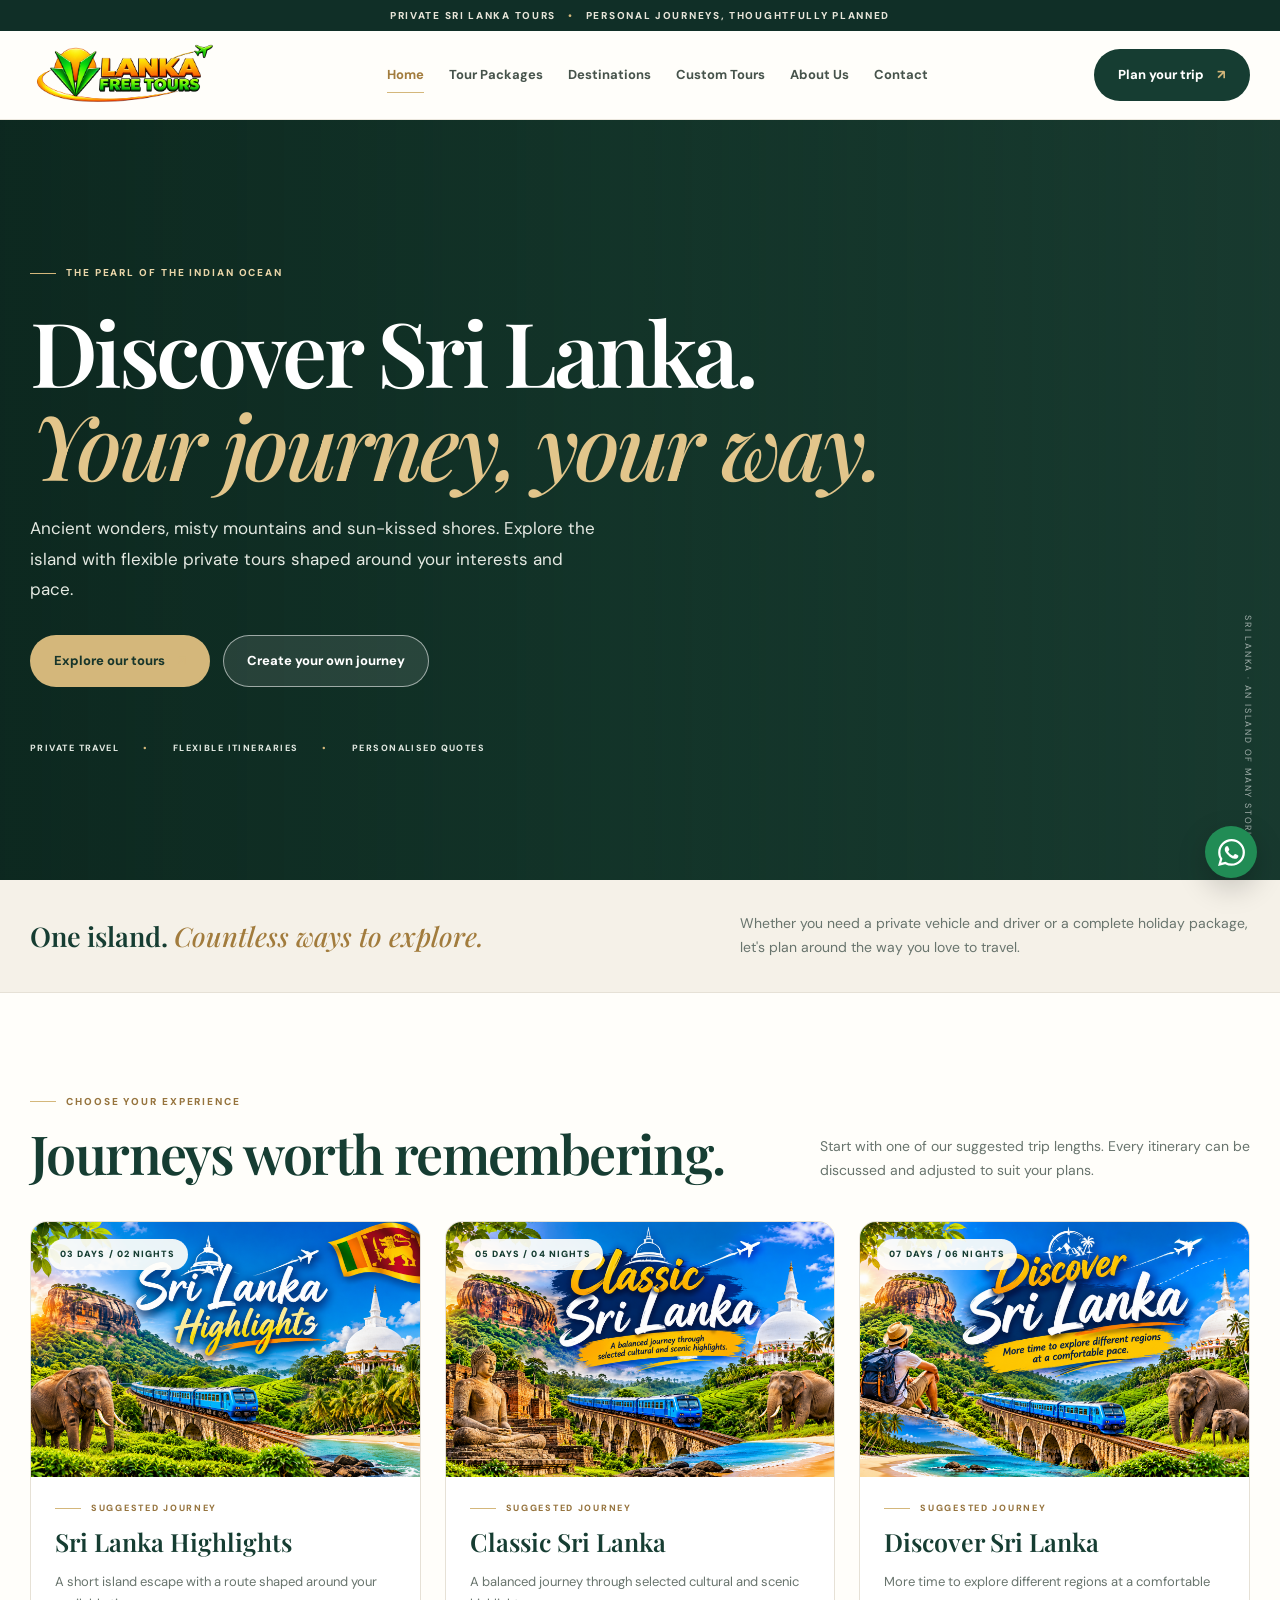
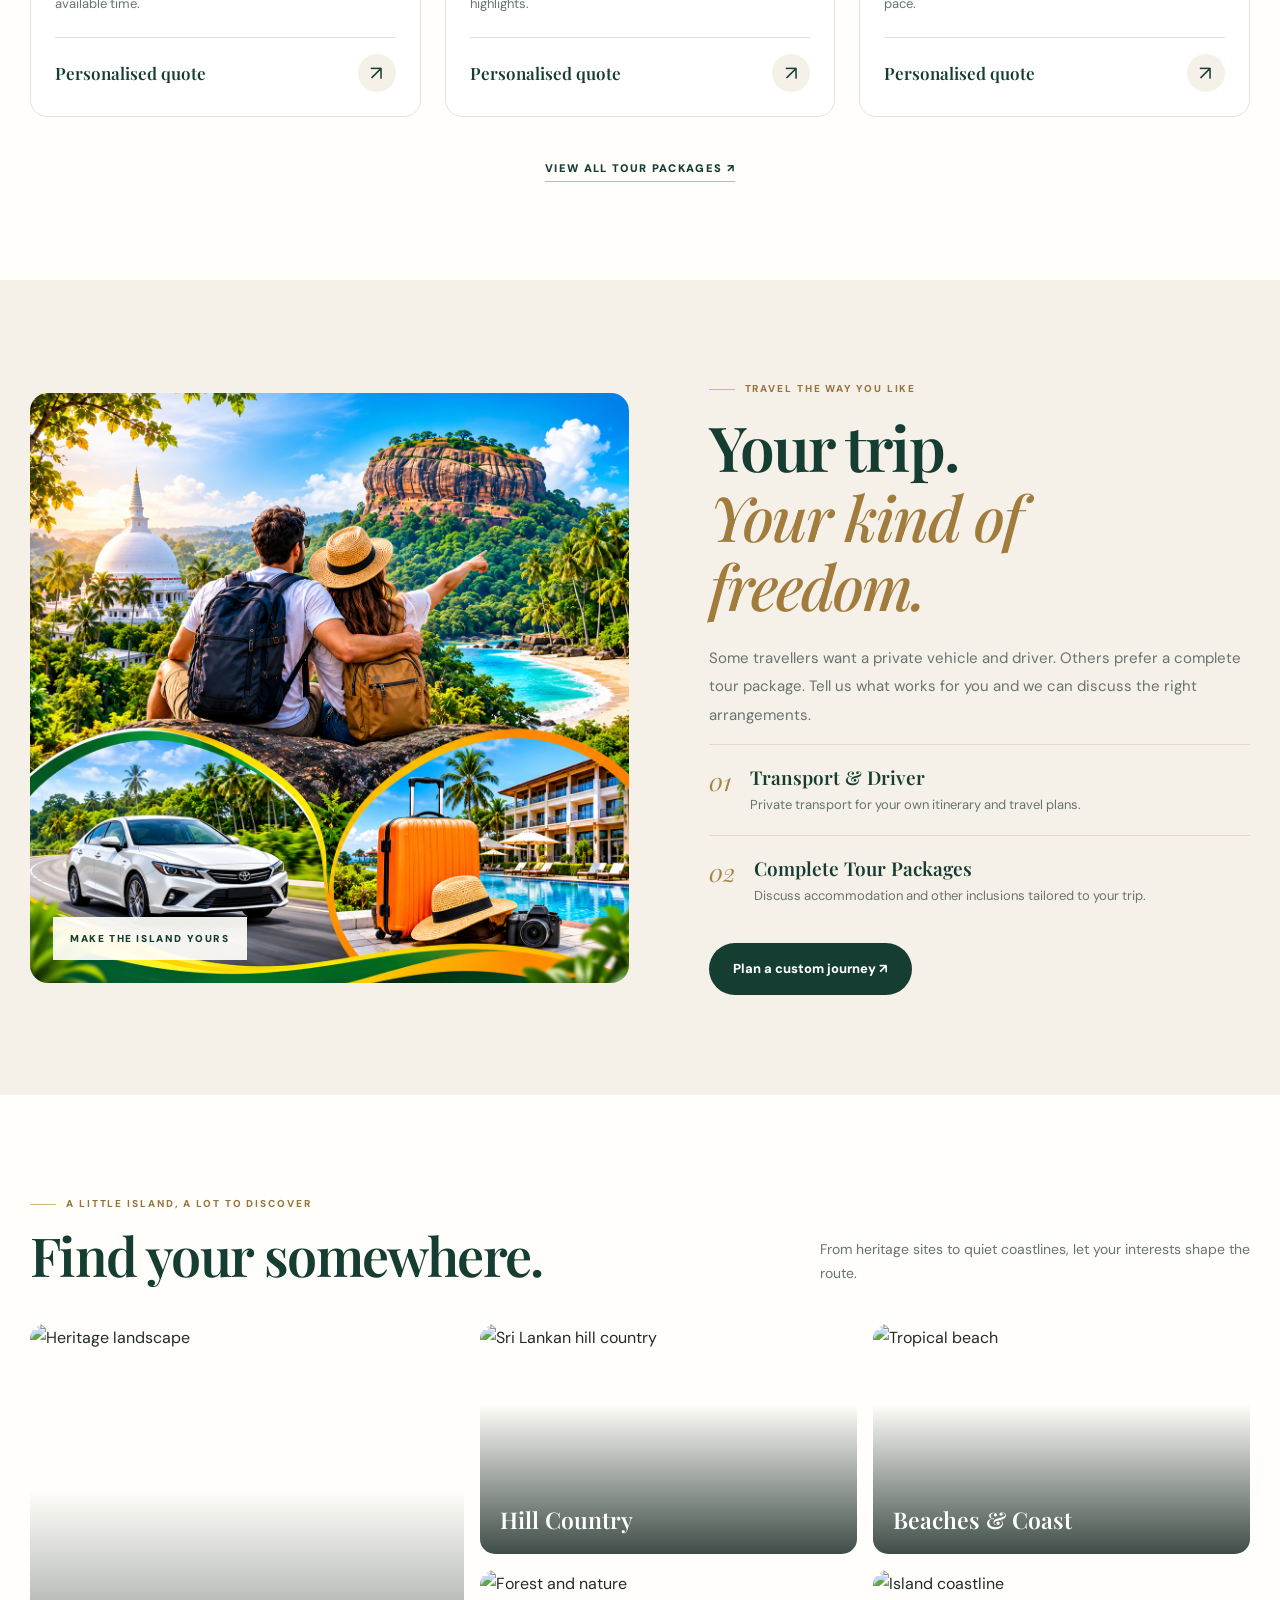
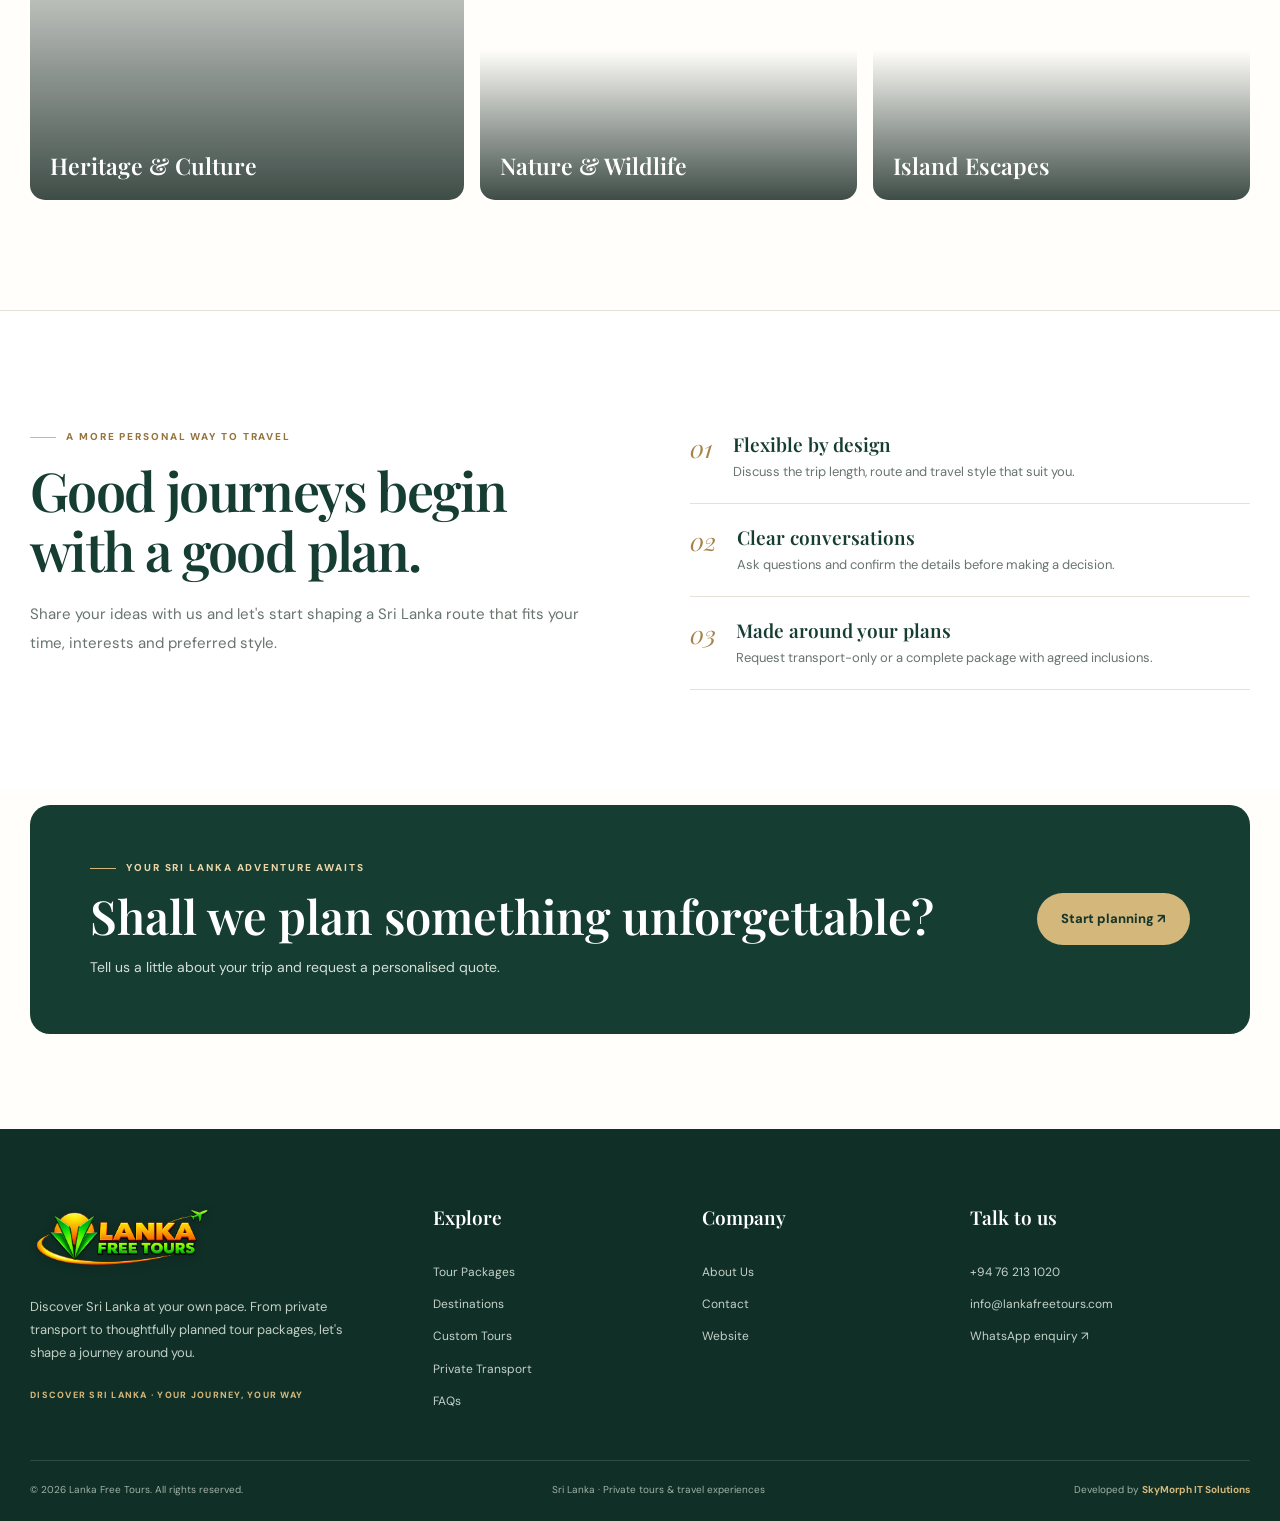
==== commit 64f33403: "New Update" ====
--- a/index.html
+++ b/index.html
@@ -13,7 +13,7 @@
     <link rel="preconnect" href="https://images.unsplash.com" />
     <link rel="stylesheet" href="assets/css/style.css" />
     <link rel="stylesheet" href="assets/css/motion.css" />
-  <meta property="og:locale" content="en_US" /><meta property="og:type" content="website" /><meta property="og:site_name" content="Lanka Free Tours" /><meta property="og:title" content="Sri Lanka Private Tours &amp; Custom Holidays | Lanka Free Tours" /><meta property="og:description" content="Discover Sri Lanka with flexible private tours, transport and driver arrangements, and personalised holiday packages." /><meta property="og:url" content="https://lankafreetours.com/" /><meta property="og:image" content="https://lankafreetours.com/assets/img/hero-optimized.jpg" /><meta property="og:image:alt" content="Scenic Sri Lankan railway and green hillside" /><meta name="twitter:card" content="summary_large_image" /><meta name="twitter:title" content="Sri Lanka Private Tours &amp; Custom Holidays | Lanka Free Tours" /><meta name="twitter:description" content="Discover Sri Lanka with flexible private tours, transport and driver arrangements, and personalised holiday packages." /><meta name="twitter:image" content="https://lankafreetours.com/assets/img/hero-optimized.jpg" /><script type="application/ld+json">{"@context":"https://schema.org","@type":"TravelAgency","name":"Lanka Free Tours","url":"https://lankafreetours.com/","telephone":"+94 76 213 1020","email":"info@lankafreetours.com","areaServed":{"@type":"Country","name":"Sri Lanka"},"description":"Private tours, transport and driver arrangements, and personalised travel planning in Sri Lanka."}</script><link rel="icon" href="assets/img/favicon.ico" sizes="any"><link rel="icon" type="image/png" sizes="32x32" href="assets/img/favicon-32.png"><link rel="icon" type="image/png" sizes="48x48" href="assets/img/favicon-48.png"><link rel="icon" type="image/png" sizes="16x16" href="assets/img/favicon-16.png"><link rel="apple-touch-icon" sizes="180x180" href="assets/img/apple-touch-icon.png"></head>
+  <meta property="og:locale" content="en_US" /><meta property="og:type" content="website" /><meta property="og:site_name" content="Lanka Free Tours" /><meta property="og:title" content="Sri Lanka Private Tours &amp; Custom Holidays | Lanka Free Tours" /><meta property="og:description" content="Discover Sri Lanka with flexible private tours, transport and driver arrangements, and personalised holiday packages." /><meta property="og:url" content="https://lankafreetours.com/" /><meta property="og:image" content="https://lankafreetours.com/assets/img/hero-optimized.jpg" /><meta property="og:image:alt" content="Scenic Sri Lankan railway and green hillside" /><meta name="twitter:card" content="summary_large_image" /><meta name="twitter:title" content="Sri Lanka Private Tours &amp; Custom Holidays | Lanka Free Tours" /><meta name="twitter:description" content="Discover Sri Lanka with flexible private tours, transport and driver arrangements, and personalised holiday packages." /><meta name="twitter:image" content="https://lankafreetours.com/assets/img/hero-optimized.jpg" /><script type="application/ld+json">{"@context":"https://schema.org","@type":"TravelAgency","name":"Lanka Free Tours","url":"https://lankafreetours.com/","telephone":"+94 76 213 1020","email":"info@lankafreetours.com","areaServed":{"@type":"Country","name":"Sri Lanka"},"description":"Private tours, transport and driver arrangements, and personalised travel planning in Sri Lanka."}</script><link rel="icon" type="image/x-icon" href="favicon.ico?v=3"><link rel="icon" type="image/png" sizes="192x192" href="assets/img/android-chrome-192x192.png?v=3"><link rel="icon" type="image/png" sizes="512x512" href="assets/img/android-chrome-512x512.png?v=3"><link rel="apple-touch-icon" sizes="180x180" href="assets/img/apple-touch-icon.png?v=3"></head>
   <body>
     <div class="topline">
       PRIVATE SRI LANKA TOURS <b>•</b> PERSONAL JOURNEYS, THOUGHTFULLY PLANNED
@@ -43,11 +43,22 @@
     </header>
     <main>
       <section class="hero">
-        <img
-          class="hero-bg"
-          src="assets/img/hero-optimized.jpg"
-          alt="Sri Lankan tropical landscape"
-        />
+        <video
+          class="hero-bg hero-bg-video"
+          data-src="assets/videos/lanka-hero.mp4"
+          poster="assets/images/lanka-hero-poster.webp"
+          muted
+          loop
+          playsinline
+          preload="metadata"
+          aria-hidden="true"
+        >
+          <img
+            class="hero-bg-fallback"
+            src="assets/images/lanka-hero-poster.webp"
+            alt=""
+          />
+        </video>
         <div class="hero-overlay"></div>
         <div class="wrap hero-content">
           <div class="eyebrow light">THE PEARL OF THE INDIAN OCEAN</div>
@@ -96,7 +107,7 @@
             <article class="tour-card">
               <a class="tour-image" href="tour-3-day.html"
                 ><img
-                  src="assets/img/matara-optimized.jpg"
+                  src="assets/img/Sri Lanka Highlights_ Land, Sea, Culture.png"
                   alt="Sri Lanka Highlights Sri Lanka tour"
                   loading="lazy"
                 /><span>03 DAYS / 02 NIGHTS</span></a
@@ -121,7 +132,7 @@
             <article class="tour-card">
               <a class="tour-image" href="tour-5-day.html"
                 ><img
-                  src="https://images.unsplash.com/photo-1470770841072-f978cf4d019e?auto=format&fit=crop&w=900&q=88"
+                  src="assets/img/Classic Sri Lanka Travel Poster.png"
                   alt="Classic Sri Lanka Sri Lanka tour"
                   loading="lazy"
                 /><span>05 DAYS / 04 NIGHTS</span></a
@@ -146,7 +157,7 @@
             <article class="tour-card">
               <a class="tour-image" href="tour-7-day.html"
                 ><img
-                  src="https://images.unsplash.com/photo-1501785888041-af3ef285b470?auto=format&fit=crop&w=900&q=88"
+                  src="assets/img/Discover Sri Lanka_ Island Adventures.png"
                   alt="Discover Sri Lanka Sri Lanka tour"
                   loading="lazy"
                 /><span>07 DAYS / 06 NIGHTS</span></a
@@ -179,7 +190,7 @@
         <div class="wrap feature-grid">
           <div class="feature-photo">
             <img
-              src="https://images.unsplash.com/photo-1500534623283-312aade485b7?auto=format&fit=crop&w=1200&q=88"
+              src="assets/img/Sri Lanka Paradise Travel Collage.png"
               alt="Scenic road trip through nature in Sri Lanka"
               loading="lazy"
             />
--- a/assets/css/motion.css
+++ b/assets/css/motion.css
@@ -88,6 +88,28 @@
   animation: cinematic-image-in 1.8s var(--motion-ease) both;
 }
 
+.hero-bg-video {
+  object-position: center center;
+}
+
+.hero-bg-video > .hero-bg-fallback {
+  position: absolute;
+  inset: 0;
+  width: 100%;
+  height: 100%;
+  object-fit: cover;
+  object-position: center center;
+}
+
+.hero-overlay {
+  background: linear-gradient(
+    90deg,
+    rgba(9, 34, 26, 0.76) 0%,
+    rgba(12, 43, 32, 0.5) 48%,
+    rgba(14, 40, 30, 0.15) 100%
+  );
+}
+
 .motion-ready .hero-content > *,
 .motion-ready .detail-title > *,
 .motion-ready .pagehero .wrap > * {
@@ -325,6 +347,14 @@
 }
 
 @media (max-width: 760px) {
+  .hero-overlay {
+    background: linear-gradient(
+      90deg,
+      rgba(11, 43, 34, 0.8),
+      rgba(11, 43, 34, 0.56)
+    );
+  }
+
   html {
     scroll-padding-top: 78px;
   }
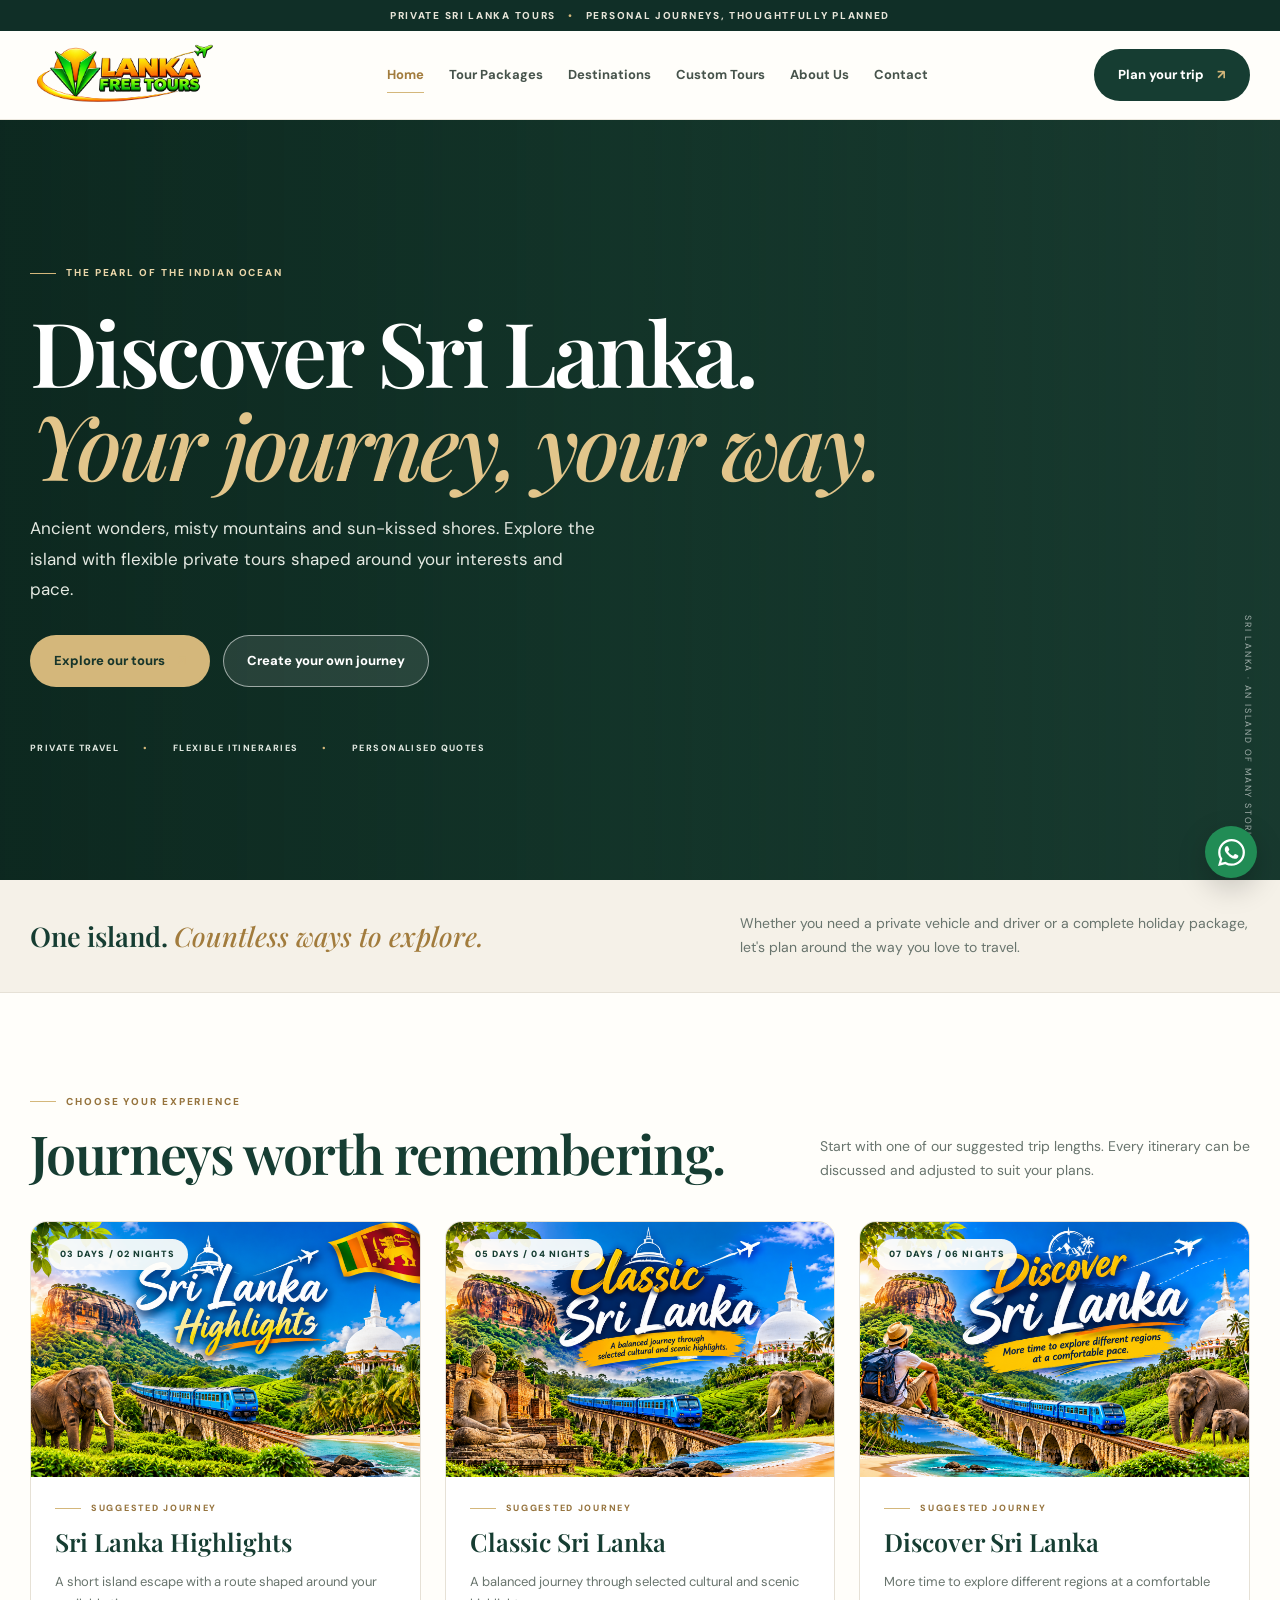
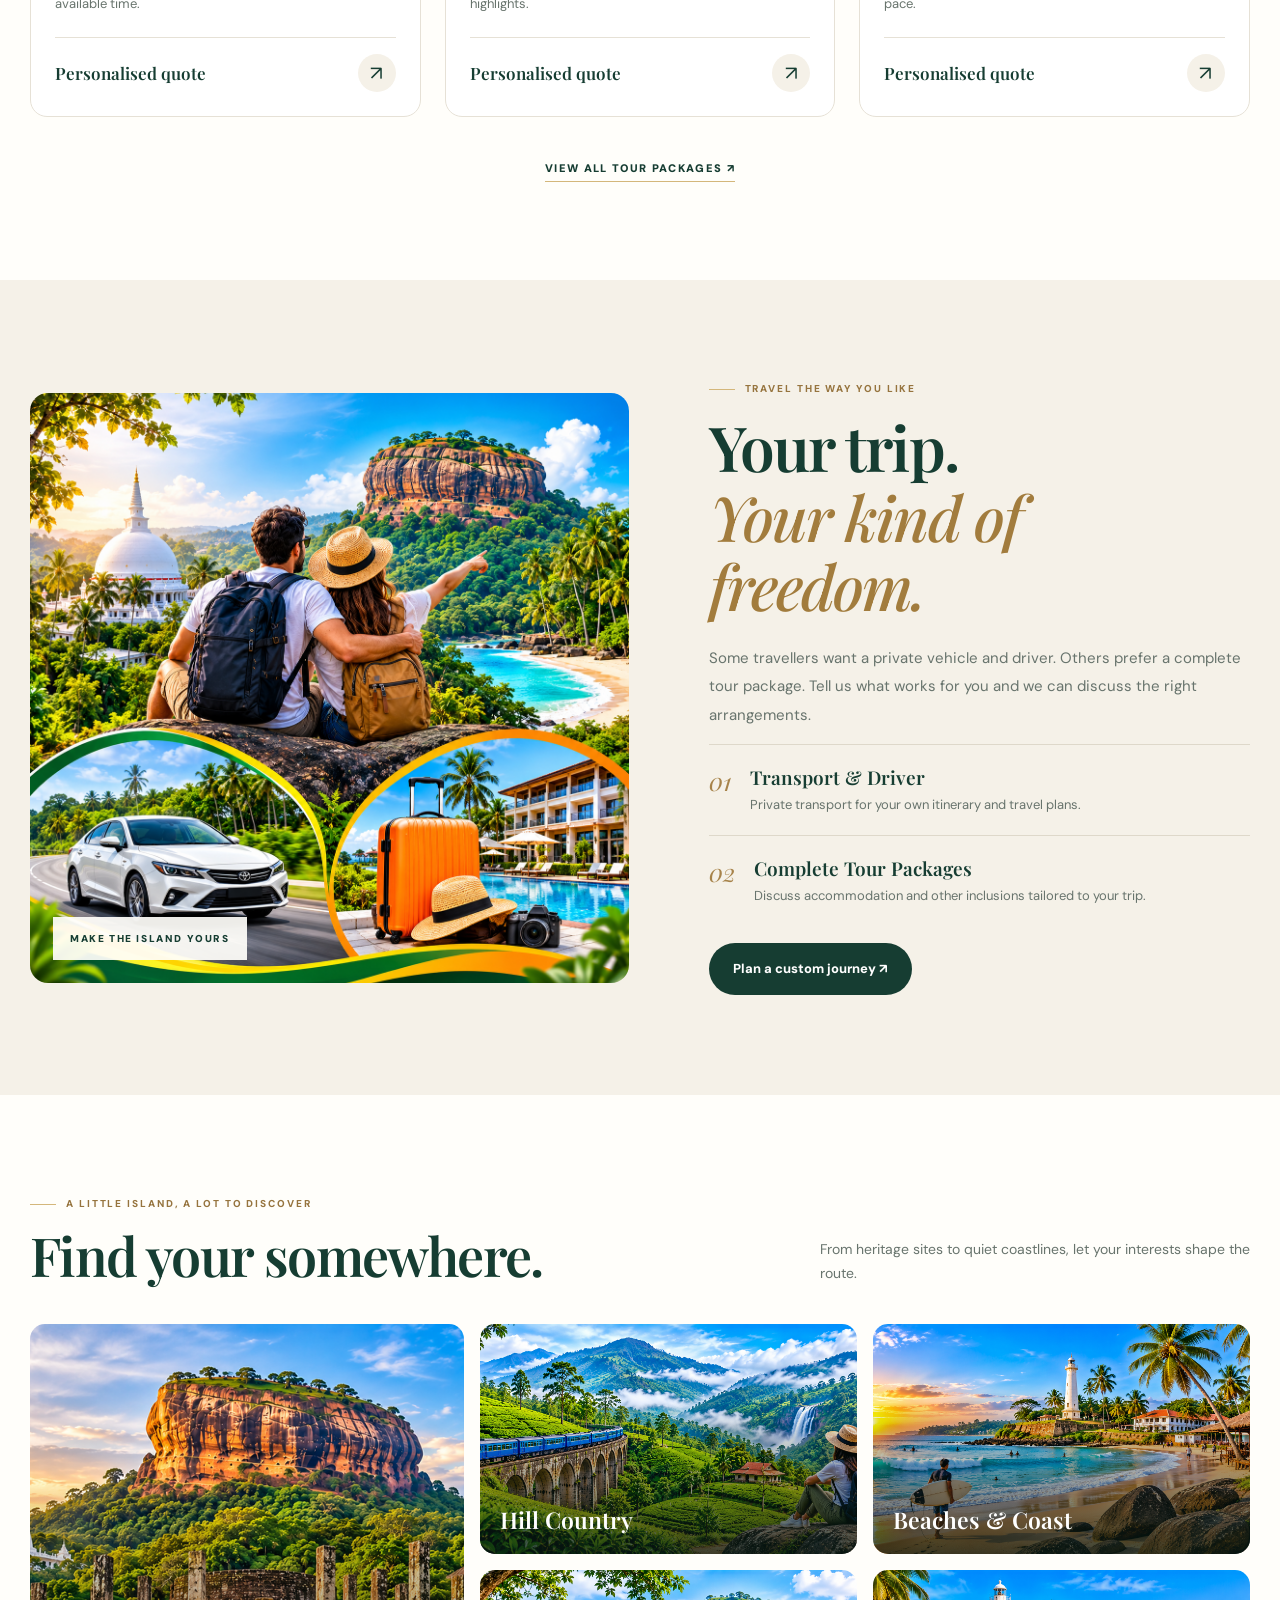
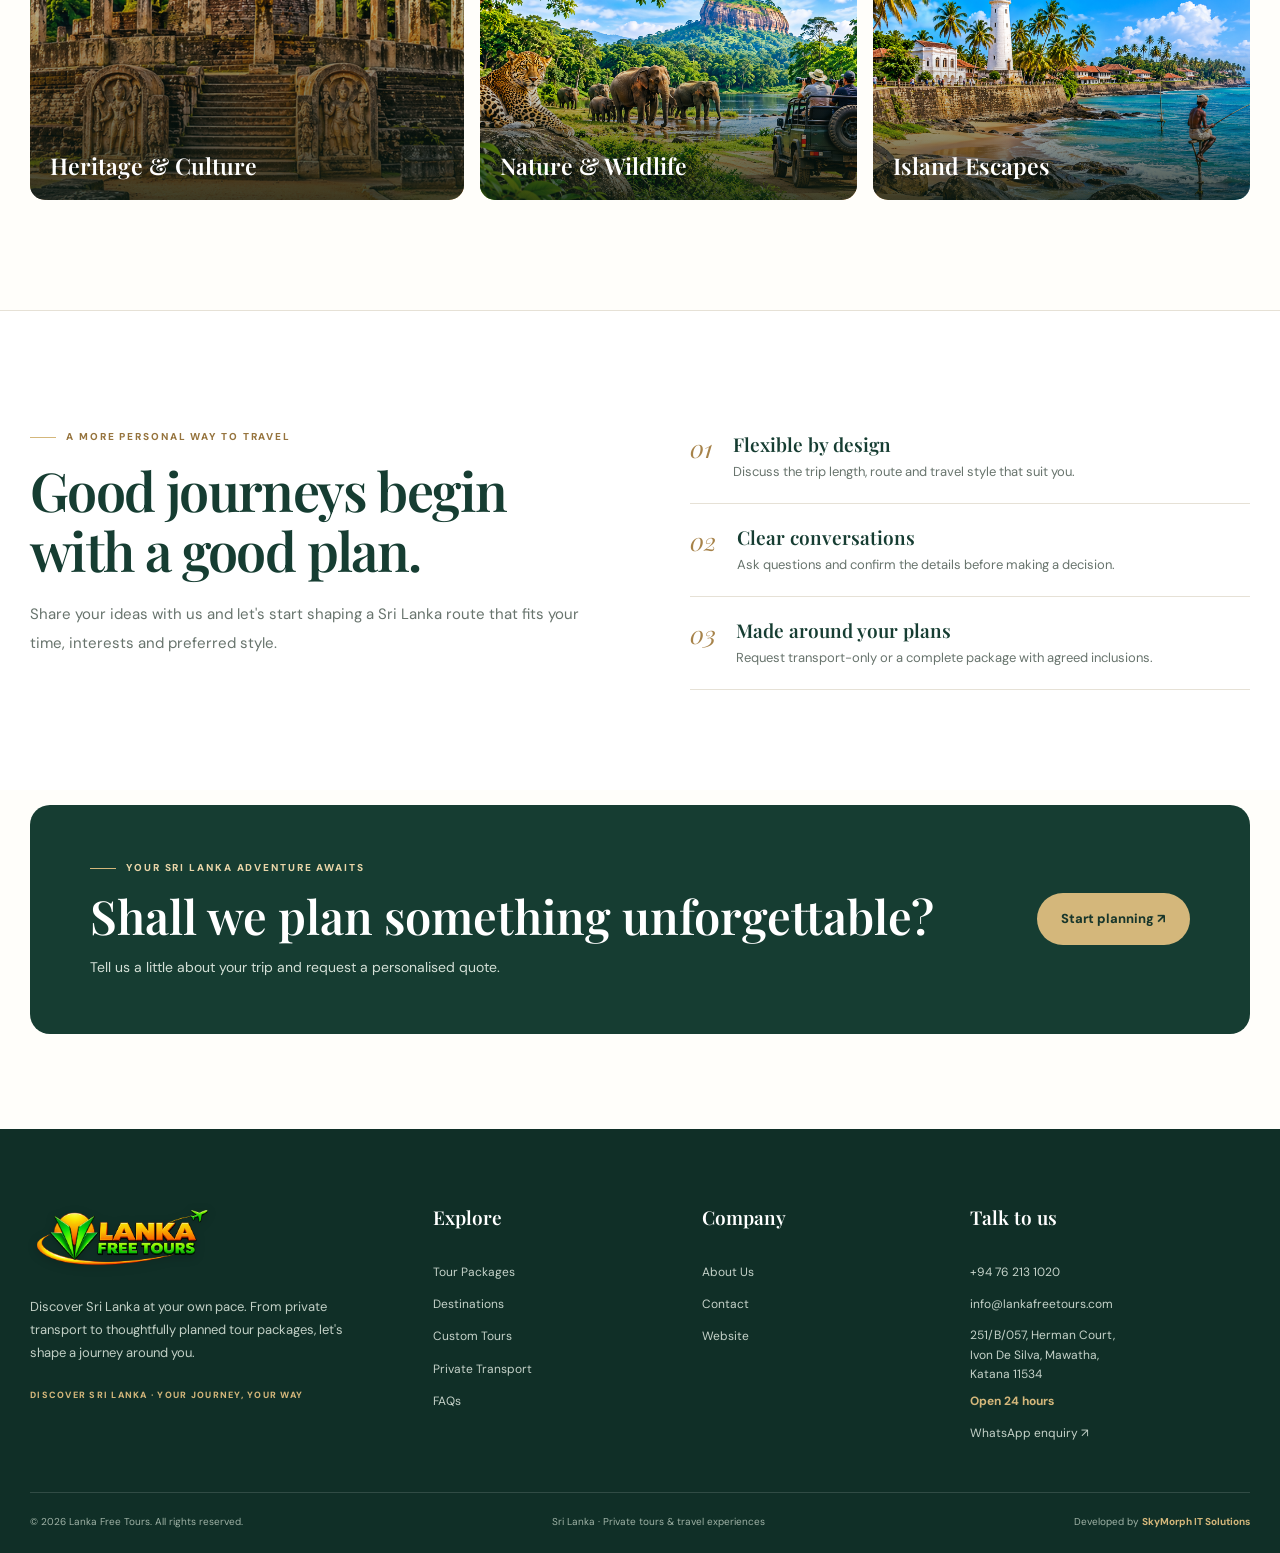
==== commit 018aa5b2: "Last-update-2026/11/19" ====
--- a/index.html
+++ b/index.html
@@ -244,31 +244,31 @@
           <div class="dest-grid">
             <a class="dest dest-large" href="destinations.html"
               ><img
-                src="https://images.unsplash.com/photo-1588258524675-c0c8c6b4b0f?auto=format&fit=crop&w=1000&q=88"
+                src="assets/img/Cultural_Triangle_Sri_Lanka_1200x600.png"
                 alt="Heritage landscape"
                 loading="lazy"
               /><b>Heritage & Culture</b></a
             ><a class="dest" href="destinations.html"
               ><img
-                src="https://images.unsplash.com/photo-1470770841072-f978cf4d019e?auto=format&fit=crop&w=800&q=88"
+                src="assets/img/Sri Lankan Tea Hills Panorama.png"
                 alt="Sri Lankan hill country"
                 loading="lazy"
               /><b>Hill Country</b></a
             ><a class="dest" href="destinations.html"
               ><img
-                src="https://images.unsplash.com/photo-1519046904884-53103b34b206?auto=format&fit=crop&w=800&q=88"
+                src="assets/img/Golden Hour at the Tropical Lighthouse Coast.png"
                 alt="Tropical beach"
                 loading="lazy"
               /><b>Beaches & Coast</b></a
             ><a class="dest" href="destinations.html"
               ><img
-                src="https://images.unsplash.com/photo-1448375240586-882707db888b?auto=format&fit=crop&w=800&q=88"
+                src="assets/img/Safari Wildlife by the Water.png"
                 alt="Forest and nature"
                 loading="lazy"
               /><b>Nature & Wildlife</b></a
             ><a class="dest" href="destinations.html"
               ><img
-                src="https://images.unsplash.com/photo-1510414842594-a61c69b5ae57?auto=format&fit=crop&w=800&q=88"
+                src="assets/img/Sri Lankan Coastal Fort and Stilt Fishermen.png"
                 alt="Island coastline"
                 loading="lazy"
               /><b>Island Escapes</b></a
@@ -363,7 +363,7 @@
             <a href="https://wa.me/94762131020" target="_blank"
               >+94 76 213 1020</a
             ><a href="mailto:info@lankafreetours.com">info@lankafreetours.com</a
-            ><a
+            ><div class="footer-contact"><span>251/B/057, Herman Court,<br>Ivon De Silva, Mawatha,<br>Katana 11534</span><span>Open 24 hours</span></div><a
               data-wa
               data-msg="Hello Lanka Free Tours! I'd like to enquire about a trip."
               >WhatsApp enquiry ↗</a
--- a/assets/css/style.css
+++ b/assets/css/style.css
@@ -3,3 +3,11 @@
 @media(max-width:980px){.links{gap:13px;font-size:11px}.navbutton{padding:12px 15px}.feature-grid,.why-grid{gap:45px}.footer-main{grid-template-columns:1.4fr 1fr 1fr}.footer-main>div:last-child{grid-column:2}.tour-image{height:220px}}
 @media(max-width:760px){.wrap{width:min(var(--max),calc(100% - 34px))}.topline{font-size:8px;letter-spacing:.1em}.nav{height:74px}.logo img{width:158px;height:60px}.menu{display:block}.links{display:none;position:absolute;top:74px;left:0;right:0;background:var(--paper);padding:22px 26px;flex-direction:column;align-items:flex-start;border-bottom:1px solid var(--line);font-size:14px}.links.open{display:flex}.navbutton{display:none}.hero{height:auto;min-height:680px}.hero-overlay{background:linear-gradient(90deg,#0b2b22db,#0b2b2282)}.hero-content{padding-top:75px;padding-bottom:65px}.hero h1{font-size:clamp(49px,12vw,72px)}.hero-content>p{font-size:15px}.hero-tags{gap:12px;margin-top:35px;font-size:8px}.hero-tags span+span:before{margin-right:12px}.hero-caption{display:none}.intro-inner,.section-head{display:block}.intro-inner{padding:27px 0}.intro p{margin-top:10px}.section{padding:68px 0}.section-head>p{margin-top:15px}.tour-grid,.tour-grid.four{grid-template-columns:1fr}.tour-image{height:245px}.feature{padding:68px 0}.feature-grid,.why-grid,.inquiry-layout,.about-grid,.detail-layout{grid-template-columns:1fr;gap:34px}.feature-photo{height:390px}.dest-grid{grid-template-columns:1fr 1fr;grid-template-rows:180px 180px 180px}.dest-large{grid-row:auto;grid-column:span 2}.dest b{font-size:18px;left:13px;bottom:13px}.cta{padding:34px 25px;display:block}.cta .btn{margin-top:25px}.pagehero{padding:65px 0}.pagehero h1{font-size:52px}.detail-hero{height:540px}.detail-title{padding-bottom:45px}.place-grid{grid-template-columns:1fr}.place img{height:235px}.form-card{padding:22px}.footer-main{grid-template-columns:1fr 1fr;gap:30px}.footer-brand{grid-column:1/-1}.footer-main>div:last-child{grid-column:auto}.footer-bottom{display:block}.footer-bottom span{display:block;margin:7px 0}.cta-wrap{padding-bottom:65px}}
 @media(max-width:420px){.formgrid{grid-template-columns:1fr}.formgrid .wide{grid-column:auto}.hero-tags{display:grid;gap:8px}.dest-grid{gap:10px}.dest{border-radius:10px}.dest b{font-size:16px}.footer-main{gap:25px 18px}}
+.footer-contact{display:grid;gap:8px;max-width:230px;color:#c5d2c9;font-size:12px;line-height:1.6}
+.footer-contact span:last-child{color:var(--gold);font-weight:700}
+.contact-line>span{color:var(--forest);font-weight:600}
+.contact-map{margin-top:70px}
+.contact-map h2{margin:0 0 20px;color:var(--forest);font:600 clamp(32px,4vw,46px)/1.15 'Playfair Display',serif}
+.map-frame{height:450px;overflow:hidden;border:1px solid var(--line);border-radius:16px;background:var(--cream)}
+.map-frame iframe{display:block;width:100%;height:100%;border:0}
+@media(max-width:760px){.contact-map{margin-top:48px}.map-frame{height:350px}}
